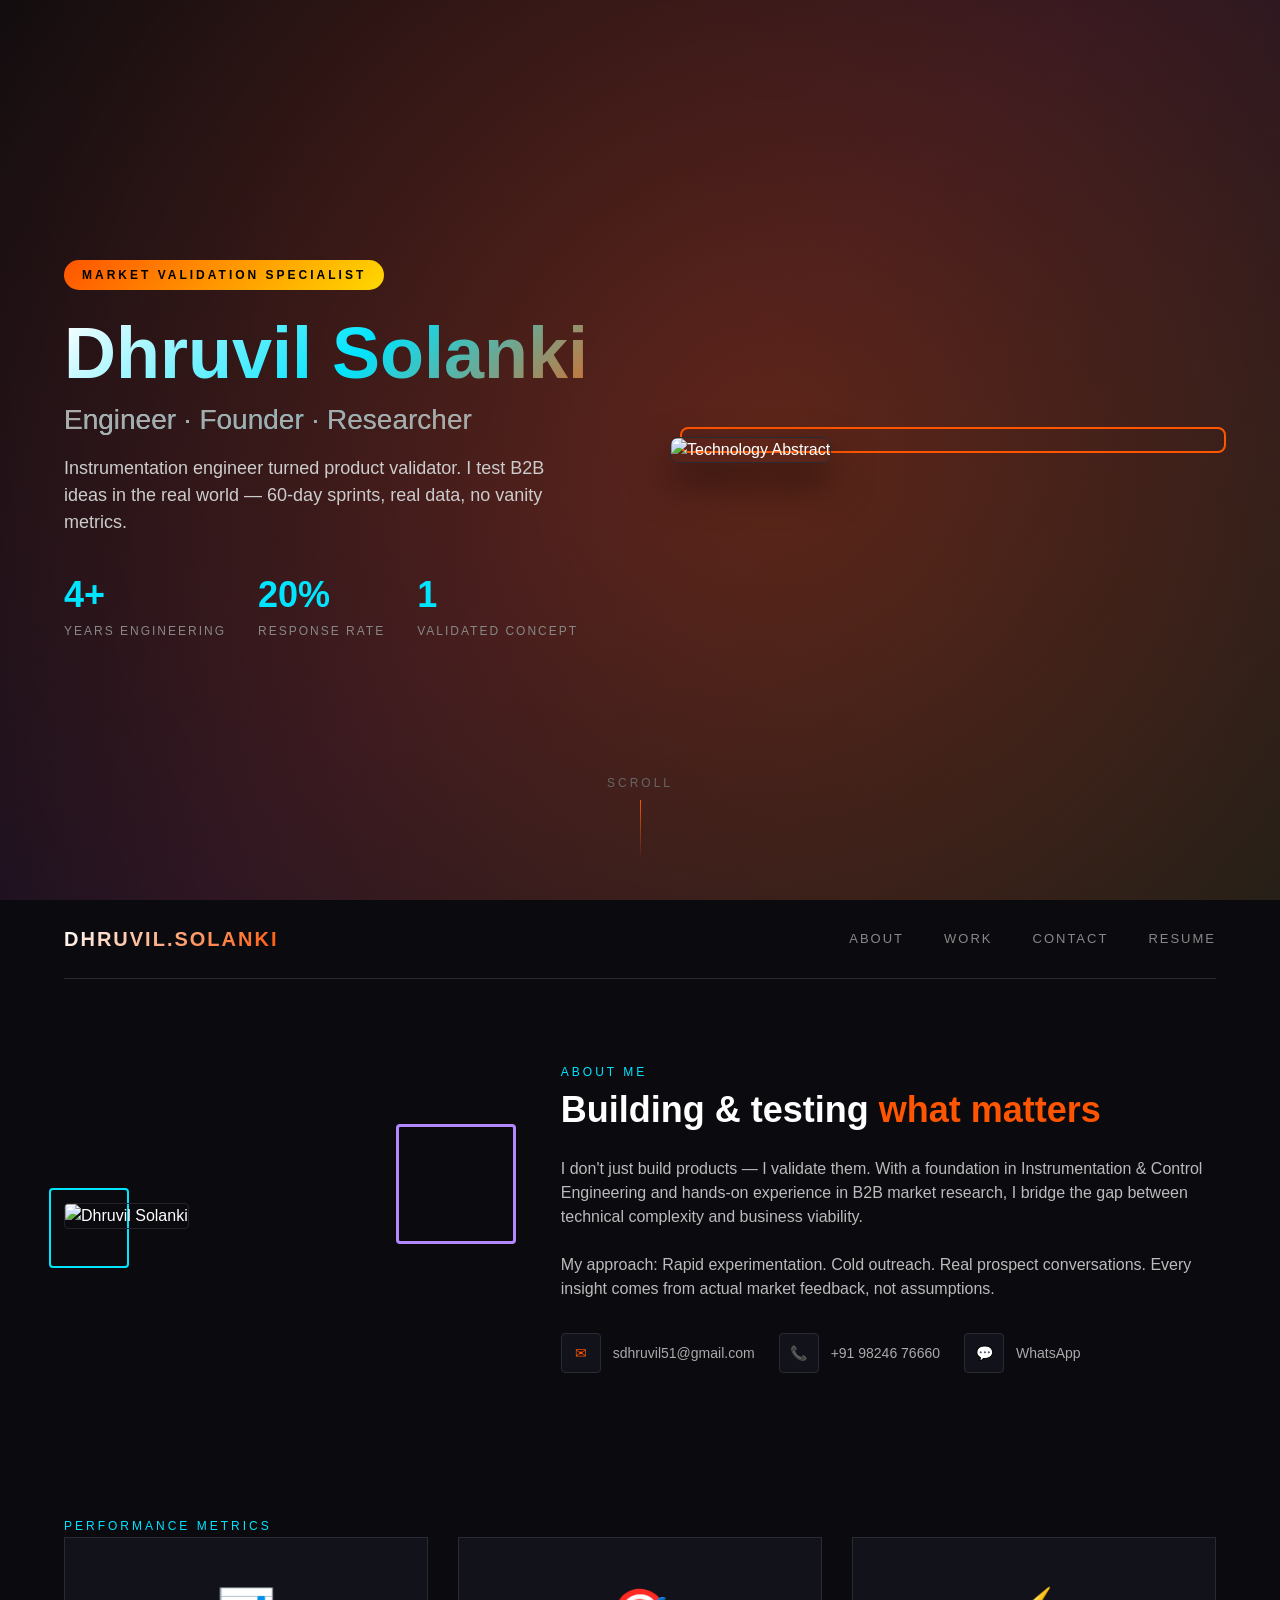
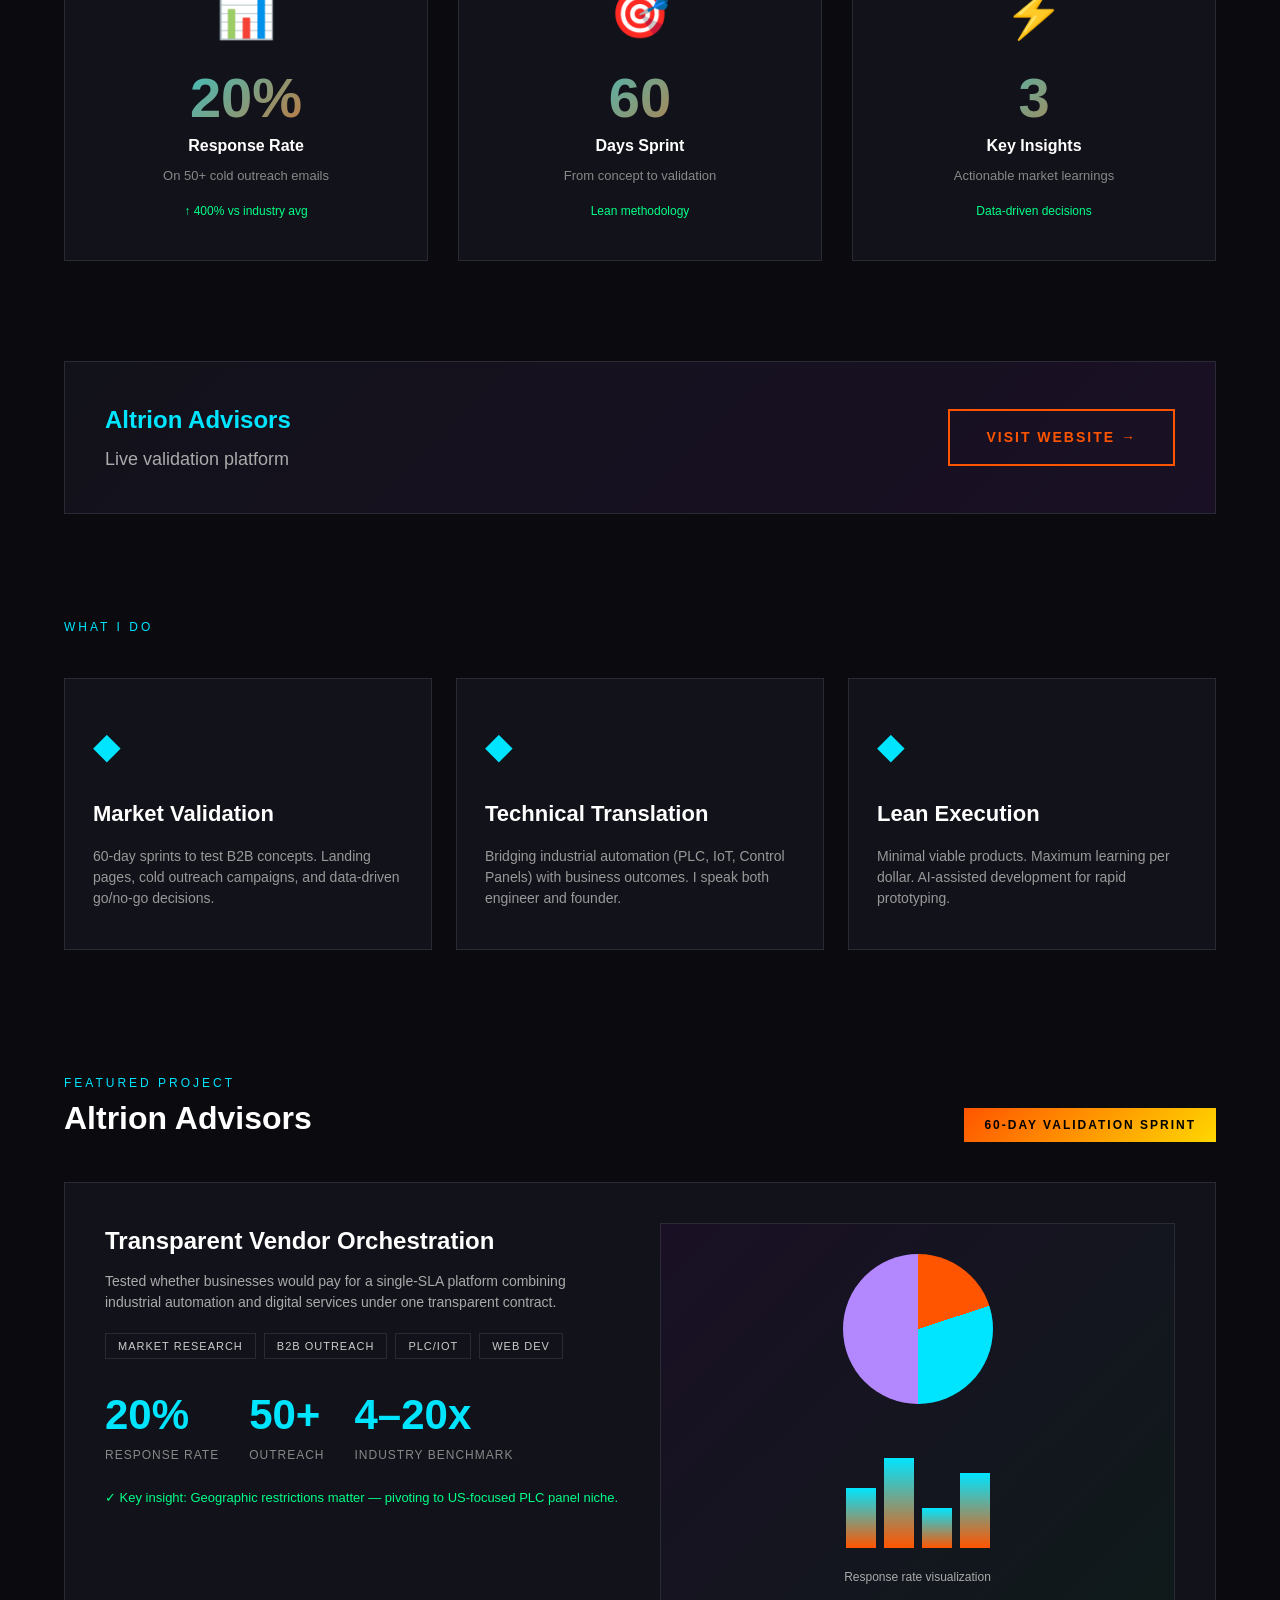
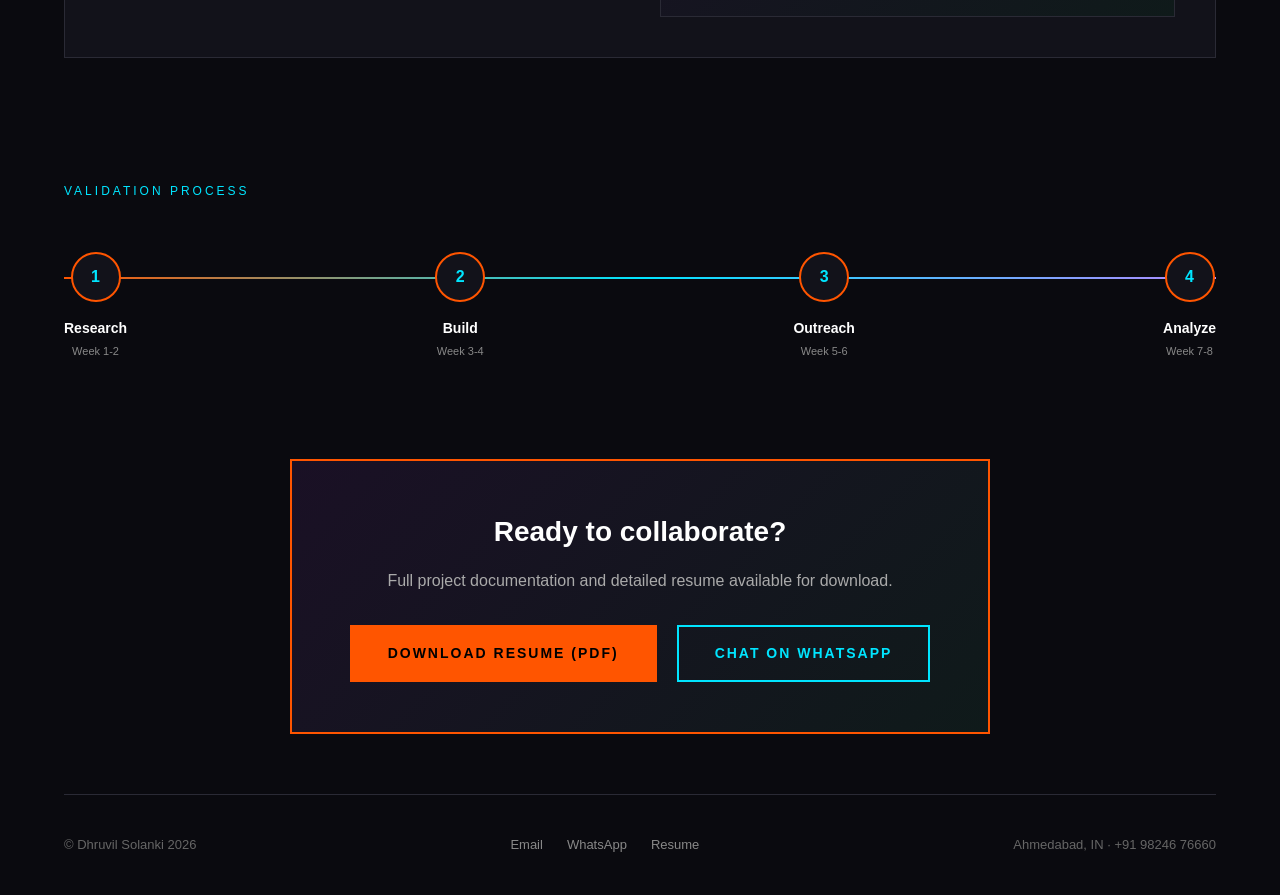
==== index.html @ 4266531b "Add portfolio homepage" ====
<!DOCTYPE html>
<html lang="en">
<head>
  <meta charset="UTF-8">
  <meta name="viewport" content="width=device-width, initial-scale=1.0">
  <title>Dhruvil Solanki | Portfolio</title>
  <style>
    * { margin: 0; padding: 0; box-sizing: border-box; }
    body {
      background: #0a0a0f;
      font-family: 'Inter', -apple-system, BlinkMacSystemFont, 'Segoe UI', sans-serif;
      color: #ffffff;
      line-height: 1.5;
      overflow-x: hidden;
    }
    :root {
      --primary: #FF5500;
      --primary-glow: rgba(255, 85, 0, 0.3);
      --accent-cyan: #00e5ff;
      --accent-purple: #b388ff;
      --accent-gold: #ffd700;
      --accent-green: #00ff88;
      --card-bg: #12121a;
      --border-light: #2a2a35;
    }
    .container { max-width: 1200px; margin: 0 auto; padding: 0 24px; }

    @keyframes float { 0%,100% { transform: translateY(0); } 50% { transform: translateY(-10px); } }
    @keyframes glow { 0%,100% { box-shadow: 0 0 20px var(--primary-glow); } 50% { box-shadow: 0 0 50px var(--primary), 0 0 80px var(--accent-purple); } }
    @keyframes scaleIn { from { opacity: 0; transform: scale(0.9); } to { opacity: 1; transform: scale(1); } }

    /* COVER */
    .cover {
      min-height: 100vh; display: flex; align-items: center; position: relative; overflow: hidden;
      background: linear-gradient(135deg, #0a0a0f 0%, #1a1025 50%, #0f1a1a 100%);
    }
    .cover::before {
      content: ''; position: absolute; width: 200%; height: 200%;
      background: radial-gradient(circle at 30% 50%, var(--primary-glow) 0%, transparent 50%);
      animation: float 8s ease-in-out infinite;
    }
    .cover-content { position: relative; z-index: 2; display: grid; grid-template-columns: 1fr 1fr; gap: 60px; align-items: center; }
    .cover-badge {
      display: inline-block; background: linear-gradient(135deg, var(--primary), var(--accent-gold)); color: #000;
      padding: 6px 18px; border-radius: 100px; font-size: 12px; font-weight: 700; text-transform: uppercase;
      letter-spacing: 3px; margin-bottom: 24px;
    }
    .cover h1 {
      font-size: 72px; font-weight: 700; line-height: 1.1; margin-bottom: 20px;
      background: linear-gradient(135deg, #fff 0%, var(--accent-cyan) 50%, var(--primary) 100%);
      -webkit-background-clip: text; -webkit-text-fill-color: transparent; background-clip: text;
    }
    .cover h1 span { display: block; font-size: 28px; font-weight: 400; color: #aaa; -webkit-text-fill-color: #aaa; margin-top: 12px; }
    .cover p { font-size: 18px; color: #ccc; margin-bottom: 32px; max-width: 500px; }
    .cover-stats { display: flex; gap: 32px; }
    .cover-stat .num { font-size: 36px; font-weight: 700; color: var(--accent-cyan); }
    .cover-stat .txt { font-size: 12px; text-transform: uppercase; letter-spacing: 2px; color: #888; }
    .cover-visual { position: relative; animation: scaleIn 1s ease; }
    .cover-image { width: 100%; aspect-ratio: 4/3; object-fit: cover; border-radius: 8px; border: 1px solid var(--border-light); box-shadow: 0 20px 40px rgba(0,0,0,0.5); }
    .cover-glow { position: absolute; top: -10px; right: -10px; width: 100%; height: 100%; border: 2px solid var(--primary); border-radius: 8px; z-index: -1; animation: glow 3s infinite; }
    .scroll-indicator { position: absolute; bottom: 40px; left: 50%; transform: translateX(-50%); color: #666; font-size: 12px; text-transform: uppercase; letter-spacing: 3px; display: flex; flex-direction: column; align-items: center; gap: 8px; }
    .scroll-line { width: 1px; height: 60px; background: linear-gradient(to bottom, var(--primary), transparent); }

    /* NAV */
    .navbar { display: flex; justify-content: space-between; align-items: center; padding: 24px 0; border-bottom: 1px solid var(--border-light); }
    .logo { font-size: 20px; font-weight: 700; letter-spacing: 2px; background: linear-gradient(135deg, #fff, var(--primary)); -webkit-background-clip: text; -webkit-text-fill-color: transparent; }
    .nav-links { display: flex; gap: 40px; }
    .nav-links a { color: #888; text-decoration: none; font-size: 13px; text-transform: uppercase; letter-spacing: 2px; transition: color 0.3s; }
    .nav-links a:hover { color: var(--accent-cyan); }

    /* PROFILE */
    .profile { padding: 80px 0; }
    .profile-grid { display: grid; grid-template-columns: 0.8fr 1.2fr; gap: 60px; align-items: center; }
    .profile-image-wrapper { position: relative; }
    .profile-image { width: 100%; aspect-ratio: 1/1; object-fit: cover; border-radius: 4px; border: 1px solid var(--border-light); filter: grayscale(10%) contrast(110%); }
    .profile-accent { position: absolute; bottom: -15px; right: -15px; width: 120px; height: 120px; border: 3px solid var(--accent-purple); border-radius: 4px; z-index: -1; }
    .profile-accent-2 { position: absolute; top: -15px; left: -15px; width: 80px; height: 80px; border: 2px solid var(--accent-cyan); border-radius: 4px; z-index: -1; }
    .section-label { color: var(--accent-cyan); font-size: 12px; text-transform: uppercase; letter-spacing: 3px; margin-bottom: 16px; }
    .profile-content h2 { font-size: 36px; font-weight: 600; margin-bottom: 20px; }
    .profile-content h2 span { color: var(--primary); }
    .profile-content p { color: #bbb; margin-bottom: 24px; font-size: 16px; }
    .contact-bar { display: flex; gap: 24px; margin-top: 32px; flex-wrap: wrap; }
    .contact-item { display: flex; align-items: center; gap: 12px; color: #aaa; font-size: 14px; text-decoration: none; transition: color 0.3s; }
    .contact-item:hover { color: var(--accent-cyan); }
    .contact-icon { width: 40px; height: 40px; background: var(--card-bg); border: 1px solid var(--border-light); display: flex; align-items: center; justify-content: center; border-radius: 4px; color: var(--primary); }

    /* STATS */
    .stats-graphic { padding: 60px 0; }
    .graphic-grid { display: grid; grid-template-columns: repeat(3, 1fr); gap: 30px; }
    .graphic-card { background: var(--card-bg); border: 1px solid var(--border-light); padding: 40px 30px; text-align: center; transition: all 0.3s; }
    .graphic-card:hover { transform: translateY(-8px); border-color: var(--accent-cyan); }
    .graphic-icon { font-size: 48px; margin-bottom: 20px; }
    .graphic-number { font-size: 56px; font-weight: 700; background: linear-gradient(135deg, var(--accent-cyan), var(--primary)); -webkit-background-clip: text; -webkit-text-fill-color: transparent; line-height: 1; margin-bottom: 8px; }
    .graphic-label { font-size: 16px; font-weight: 600; color: #fff; margin-bottom: 8px; }
    .graphic-desc { color: #888; font-size: 13px; }
    .trend-indicator { margin-top: 16px; color: var(--accent-green); font-size: 12px; }

    /* WEBSITE LINK */
    .website-card { padding: 40px 0; }
    .link-showcase { background: linear-gradient(135deg, var(--card-bg) 0%, #1a1025 100%); border: 1px solid var(--border-light); padding: 40px; display: flex; align-items: center; justify-content: space-between; flex-wrap: wrap; gap: 30px; }
    .link-info h3 { font-size: 24px; margin-bottom: 8px; color: var(--accent-cyan); }
    .link-info p { color: #aaa; font-size: 18px; }
    .link-btn { display: inline-block; background: transparent; color: var(--primary); padding: 16px 36px; font-size: 14px; font-weight: 600; text-transform: uppercase; letter-spacing: 2px; text-decoration: none; border: 2px solid var(--primary); transition: all 0.3s; cursor: pointer; }
    .link-btn:hover { background: var(--primary); color: #000; }

    /* EXPERTISE */
    .expertise { padding: 60px 0; }
    .expertise-grid { display: grid; grid-template-columns: repeat(3, 1fr); gap: 24px; margin-top: 40px; }
    .expertise-card { background: var(--card-bg); border: 1px solid var(--border-light); padding: 40px 28px; transition: all 0.3s; }
    .expertise-card:hover { transform: translateY(-8px); border-color: var(--primary); }
    .card-icon { font-size: 36px; margin-bottom: 24px; color: var(--accent-cyan); }
    .expertise-card h3 { font-size: 22px; margin-bottom: 16px; color: #fff; }
    .expertise-card p { color: #999; font-size: 14px; }

    /* FEATURED */
    .featured { padding: 60px 0; }
    .featured-header { display: flex; justify-content: space-between; align-items: flex-end; margin-bottom: 40px; flex-wrap: wrap; gap: 20px; }
    .featured-title h2 { font-size: 32px; font-weight: 600; }
    .featured-badge { background: linear-gradient(135deg, var(--primary), var(--accent-gold)); color: #000; padding: 8px 20px; font-size: 12px; font-weight: 700; text-transform: uppercase; letter-spacing: 2px; }
    .project-showcase { display: grid; grid-template-columns: 1fr 1fr; gap: 40px; background: var(--card-bg); border: 1px solid var(--border-light); padding: 40px; }
    .project-metrics { display: flex; gap: 30px; margin: 24px 0; }
    .project-metric .value { font-size: 42px; font-weight: 700; color: var(--accent-cyan); }
    .project-metric .label { font-size: 12px; text-transform: uppercase; letter-spacing: 1px; color: #888; }
    .project-info h3 { font-size: 24px; margin-bottom: 12px; }
    .project-info p { color: #aaa; margin-bottom: 20px; font-size: 14px; }
    .project-tags { display: flex; flex-wrap: wrap; gap: 8px; margin: 16px 0; }
    .project-tag { padding: 4px 12px; background: transparent; border: 1px solid var(--border-light); color: #ccc; font-size: 11px; text-transform: uppercase; letter-spacing: 1px; }
    .project-visual-graphic { display: flex; flex-direction: column; justify-content: center; align-items: center; background: linear-gradient(135deg, #1a1025 0%, #0f1a1a 100%); border: 1px solid var(--border-light); padding: 30px; }
    .graphic-circle { width: 150px; height: 150px; border-radius: 50%; background: conic-gradient(var(--primary) 0deg 72deg, var(--accent-cyan) 72deg 180deg, var(--accent-purple) 180deg 360deg); margin-bottom: 24px; }
    .graphic-bars { display: flex; gap: 8px; align-items: flex-end; height: 100px; margin-top: 20px; }
    .bar { width: 30px; background: linear-gradient(to top, var(--primary), var(--accent-cyan)); }
    .bar:nth-child(1) { height: 60px; } .bar:nth-child(2) { height: 90px; } .bar:nth-child(3) { height: 40px; } .bar:nth-child(4) { height: 75px; }

    /* TIMELINE */
    .timeline-section { padding: 60px 0; }
    .timeline { display: flex; justify-content: space-between; position: relative; margin-top: 50px; }
    .timeline::before { content: ''; position: absolute; top: 25px; left: 0; width: 100%; height: 2px; background: linear-gradient(to right, var(--primary), var(--accent-cyan), var(--accent-purple)); }
    .timeline-item { text-align: center; position: relative; z-index: 1; }
    .timeline-dot { width: 50px; height: 50px; background: var(--card-bg); border: 2px solid var(--primary); border-radius: 50%; margin: 0 auto 16px; display: flex; align-items: center; justify-content: center; font-weight: 700; color: var(--accent-cyan); }
    .timeline-label { font-size: 14px; font-weight: 600; color: #fff; margin-bottom: 4px; }
    .timeline-date { font-size: 11px; color: #888; }

    /* CTA */
    .resume-cta { padding: 40px 0 60px; text-align: center; }
    .resume-card { background: linear-gradient(135deg, #1a1025 0%, #0f1a1a 100%); border: 2px solid var(--primary); padding: 50px; max-width: 700px; margin: 0 auto; position: relative; overflow: hidden; }
    .resume-card h3 { font-size: 28px; margin-bottom: 16px; }
    .resume-card p { color: #aaa; margin-bottom: 32px; }
    .button-group { display: flex; gap: 20px; justify-content: center; flex-wrap: wrap; }
    .btn-primary, .btn-secondary { display: inline-block; padding: 16px 36px; font-size: 14px; font-weight: 700; text-transform: uppercase; letter-spacing: 2px; text-decoration: none; transition: all 0.3s; cursor: pointer; border: 2px solid; }
    .btn-primary { background: var(--primary); color: #000; border-color: var(--primary); }
    .btn-primary:hover { background: transparent; color: var(--primary); }
    .btn-secondary { background: transparent; color: var(--accent-cyan); border-color: var(--accent-cyan); }
    .btn-secondary:hover { background: var(--accent-cyan); color: #000; }

    /* FOOTER */
    footer { padding: 40px 0; border-top: 1px solid var(--border-light); display: flex; justify-content: space-between; align-items: center; flex-wrap: wrap; gap: 20px; color: #666; font-size: 13px; }
    .social-links { display: flex; gap: 24px; }
    .social-links a { color: #888; text-decoration: none; transition: color 0.3s; }
    .social-links a:hover { color: var(--accent-cyan); }

    @media (max-width: 900px) {
      .cover-content { grid-template-columns: 1fr; text-align: center; }
      .cover p { margin-left: auto; margin-right: auto; }
      .cover-stats { justify-content: center; }
      .profile-grid { grid-template-columns: 1fr; }
      .profile-image-wrapper { max-width: 350px; margin: 0 auto; }
      .expertise-grid, .graphic-grid { grid-template-columns: 1fr; }
      .project-showcase { grid-template-columns: 1fr; }
      .cover h1 { font-size: 48px; }
      .timeline { flex-direction: column; gap: 30px; }
      .timeline::before { display: none; }
    }
    @media (max-width: 600px) {
      .navbar { flex-direction: column; gap: 16px; }
      .nav-links { gap: 20px; }
      .contact-bar { flex-direction: column; }
      .link-showcase { flex-direction: column; text-align: center; }
    }
  </style>
</head>
<body>
  <section class="cover">
    <div class="container" style="width: 100%;">
      <div class="cover-content">
        <div>
          <span class="cover-badge">Market Validation Specialist</span>
          <h1>Dhruvil Solanki<span>Engineer · Founder · Researcher</span></h1>
          <p>Instrumentation engineer turned product validator. I test B2B ideas in the real world — 60-day sprints, real data, no vanity metrics.</p>
          <div class="cover-stats">
            <div class="cover-stat"><div class="num">4+</div><div class="txt">Years Engineering</div></div>
            <div class="cover-stat"><div class="num">20%</div><div class="txt">Response Rate</div></div>
            <div class="cover-stat"><div class="num">1</div><div class="txt">Validated Concept</div></div>
          </div>
        </div>
        <div class="cover-visual">
          <div class="cover-glow"></div>
          <img src="https://images.unsplash.com/photo-1451187580459-43490279c0fa?w=800" alt="Technology Abstract" class="cover-image">
        </div>
      </div>
    </div>
    <div class="scroll-indicator"><span>Scroll</span><div class="scroll-line"></div></div>
  </section>

  <div class="container">
    <nav class="navbar">
      <div class="logo">DHRUVIL.SOLANKI</div>
      <div class="nav-links">
        <a href="#about">About</a>
        <a href="#work">Work</a>
        <a href="#contact">Contact</a>
        <a href="https://drive.google.com/file/d/1w0aPZ9df1XR2uj33T39xiAFrhEC3TY_l/view?usp=drivesdk" target="_blank">Resume</a>
      </div>
    </nav>
  </div>

  <section id="about" class="profile">
    <div class="container">
      <div class="profile-grid">
        <div class="profile-image-wrapper">
          <div class="profile-accent"></div>
          <div class="profile-accent-2"></div>
          <img src="https://i.ibb.co/dJ6rTsP0/file-0000000086f471faa27a6338b90f1944.png" alt="Dhruvil Solanki" class="profile-image">
        </div>
        <div class="profile-content">
          <span class="section-label">About Me</span>
          <h2>Building & testing <span>what matters</span></h2>
          <p>I don't just build products — I validate them. With a foundation in Instrumentation & Control Engineering and hands-on experience in B2B market research, I bridge the gap between technical complexity and business viability.</p>
          <p>My approach: Rapid experimentation. Cold outreach. Real prospect conversations. Every insight comes from actual market feedback, not assumptions.</p>
          <div class="contact-bar">
            <a href="mailto:sdhruvil51@gmail.com" class="contact-item"><span class="contact-icon">✉</span>sdhruvil51@gmail.com</a>
            <a href="tel:+919824676660" class="contact-item"><span class="contact-icon">📞</span>+91 98246 76660</a>
            <a href="https://wa.me/919824676660" target="_blank" class="contact-item"><span class="contact-icon">💬</span>WhatsApp</a>
          </div>
        </div>
      </div>
    </div>
  </section>

  <section class="stats-graphic">
    <div class="container">
      <span class="section-label">Performance Metrics</span>
      <div class="graphic-grid">
        <div class="graphic-card"><div class="graphic-icon">📊</div><div class="graphic-number">20%</div><div class="graphic-label">Response Rate</div><div class="graphic-desc">On 50+ cold outreach emails</div><div class="trend-indicator">↑ 400% vs industry avg</div></div>
        <div class="graphic-card"><div class="graphic-icon">🎯</div><div class="graphic-number">60</div><div class="graphic-label">Days Sprint</div><div class="graphic-desc">From concept to validation</div><div class="trend-indicator">Lean methodology</div></div>
        <div class="graphic-card"><div class="graphic-icon">⚡</div><div class="graphic-number">3</div><div class="graphic-label">Key Insights</div><div class="graphic-desc">Actionable market learnings</div><div class="trend-indicator">Data-driven decisions</div></div>
      </div>
    </div>
  </section>

  <section class="website-card">
    <div class="container">
      <div class="link-showcase">
        <div class="link-info"><h3>Altrion Advisors</h3><p>Live validation platform</p></div>
        <a href="https://altrion-orchestrate-connect.lovable.app" target="_blank" class="link-btn">Visit Website →</a>
      </div>
    </div>
  </section>

  <section class="expertise">
    <div class="container">
      <span class="section-label">What I Do</span>
      <div class="expertise-grid">
        <div class="expertise-card"><div class="card-icon">◆</div><h3>Market Validation</h3><p>60-day sprints to test B2B concepts. Landing pages, cold outreach campaigns, and data-driven go/no-go decisions.</p></div>
        <div class="expertise-card"><div class="card-icon">◆</div><h3>Technical Translation</h3><p>Bridging industrial automation (PLC, IoT, Control Panels) with business outcomes. I speak both engineer and founder.</p></div>
        <div class="expertise-card"><div class="card-icon">◆</div><h3>Lean Execution</h3><p>Minimal viable products. Maximum learning per dollar. AI-assisted development for rapid prototyping.</p></div>
      </div>
    </div>
  </section>

  <section id="work" class="featured">
    <div class="container">
      <div class="featured-header">
        <div class="featured-title"><span class="section-label">Featured Project</span><h2>Altrion Advisors</h2></div>
        <span class="featured-badge">60-Day Validation Sprint</span>
      </div>
      <div class="project-showcase">
        <div class="project-info">
          <h3>Transparent Vendor Orchestration</h3>
          <p>Tested whether businesses would pay for a single-SLA platform combining industrial automation and digital services under one transparent contract.</p>
          <div class="project-tags"><span class="project-tag">Market Research</span><span class="project-tag">B2B Outreach</span><span class="project-tag">PLC/IoT</span><span class="project-tag">Web Dev</span></div>
          <div class="project-metrics">
            <div class="project-metric"><div class="value">20%</div><div class="label">Response Rate</div></div>
            <div class="project-metric"><div class="value">50+</div><div class="label">Outreach</div></div>
            <div class="project-metric"><div class="value">4–20x</div><div class="label">Industry Benchmark</div></div>
          </div>
          <p style="color: var(--accent-green); font-size: 13px;">✓ Key insight: Geographic restrictions matter — pivoting to US-focused PLC panel niche.</p>
        </div>
        <div class="project-visual-graphic">
          <div class="graphic-circle"></div>
          <div class="graphic-bars"><div class="bar"></div><div class="bar"></div><div class="bar"></div><div class="bar"></div></div>
          <p style="color: #aaa; margin-top: 20px; font-size: 12px;">Response rate visualization</p>
        </div>
      </div>
    </div>
  </section>

  <section class="timeline-section">
    <div class="container">
      <span class="section-label">Validation Process</span>
      <div class="timeline">
        <div class="timeline-item"><div class="timeline-dot">1</div><div class="timeline-label">Research</div><div class="timeline-date">Week 1-2</div></div>
        <div class="timeline-item"><div class="timeline-dot">2</div><div class="timeline-label">Build</div><div class="timeline-date">Week 3-4</div></div>
        <div class="timeline-item"><div class="timeline-dot">3</div><div class="timeline-label">Outreach</div><div class="timeline-date">Week 5-6</div></div>
        <div class="timeline-item"><div class="timeline-dot">4</div><div class="timeline-label">Analyze</div><div class="timeline-date">Week 7-8</div></div>
      </div>
    </div>
  </section>

  <section id="contact" class="resume-cta">
    <div class="container">
      <div class="resume-card">
        <h3>Ready to collaborate?</h3>
        <p>Full project documentation and detailed resume available for download.</p>
        <div class="button-group">
          <a href="https://drive.google.com/file/d/1w0aPZ9df1XR2uj33T39xiAFrhEC3TY_l/view?usp=drivesdk" target="_blank" class="btn-primary">Download Resume (PDF)</a>
          <a href="https://wa.me/919824676660" target="_blank" class="btn-secondary">Chat on WhatsApp</a>
        </div>
      </div>
    </div>
  </section>

  <div class="container">
    <footer>
      <div>© Dhruvil Solanki 2026</div>
      <div class="social-links">
        <a href="mailto:sdhruvil51@gmail.com">Email</a>
        <a href="https://wa.me/919824676660" target="_blank">WhatsApp</a>
        <a href="https://drive.google.com/file/d/1w0aPZ9df1XR2uj33T39xiAFrhEC3TY_l/view?usp=drivesdk" target="_blank">Resume</a>
      </div>
      <div>Ahmedabad, IN · +91 98246 76660</div>
    </footer>
  </div>

  <script>
    // Smooth scroll for anchor links
    document.querySelectorAll('a[href^="#"]').forEach(anchor => {
      anchor.addEventListener('click', function(e) {
        e.preventDefault();
        const target = document.querySelector(this.getAttribute('href'));
        if (target) target.scrollIntoView({ behavior: 'smooth' });
      });
    });
  </script>
</body>
</html>
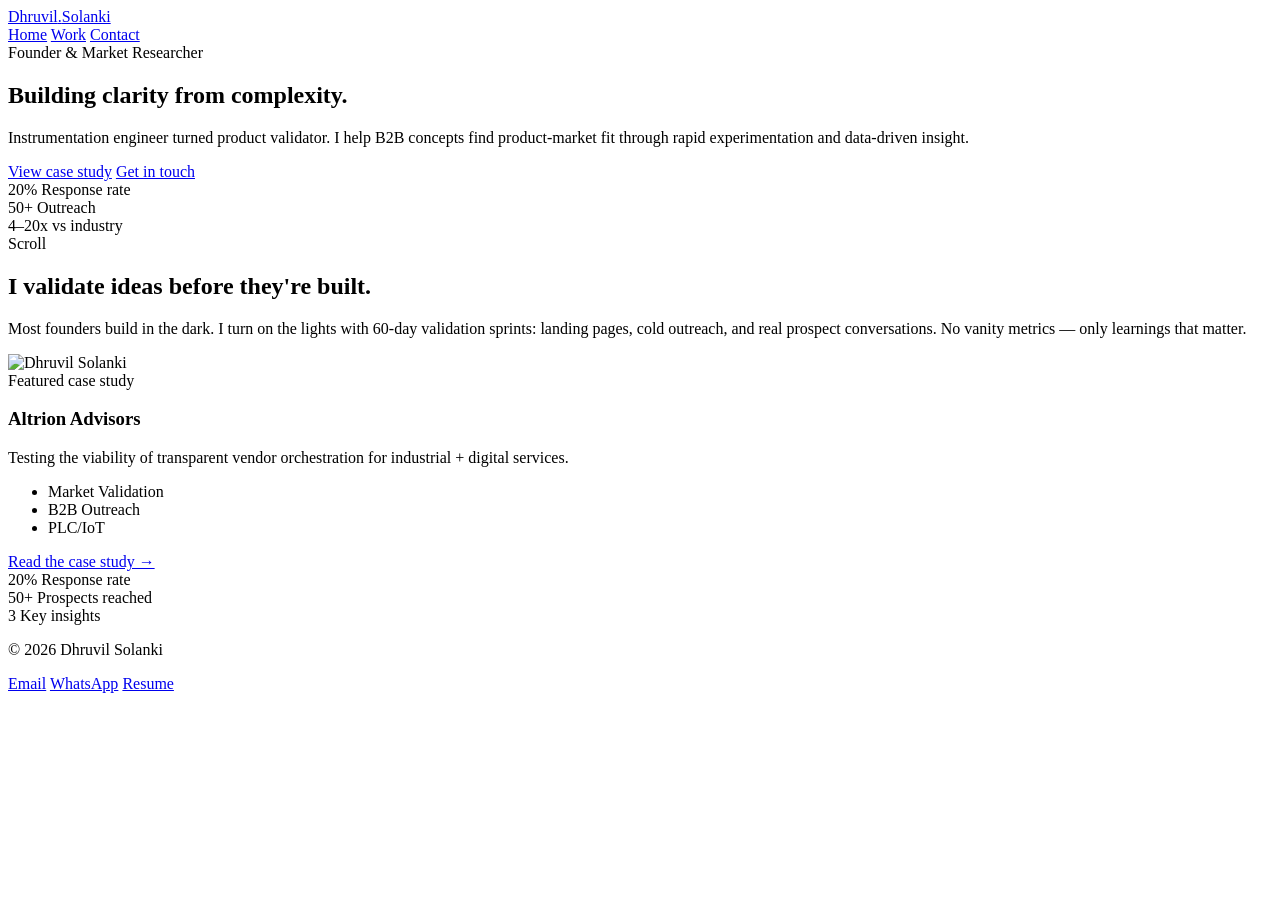
==== commit 96808115: "Revamp index.html with new layout and styles Updated the portfolio webpage with new content and styl" ====
--- a/index.html
+++ b/index.html
@@ -3,343 +3,133 @@
 <head>
   <meta charset="UTF-8">
   <meta name="viewport" content="width=device-width, initial-scale=1.0">
-  <title>Dhruvil Solanki | Portfolio</title>
-  <style>
-    * { margin: 0; padding: 0; box-sizing: border-box; }
-    body {
-      background: #0a0a0f;
-      font-family: 'Inter', -apple-system, BlinkMacSystemFont, 'Segoe UI', sans-serif;
-      color: #ffffff;
-      line-height: 1.5;
-      overflow-x: hidden;
-    }
-    :root {
-      --primary: #FF5500;
-      --primary-glow: rgba(255, 85, 0, 0.3);
-      --accent-cyan: #00e5ff;
-      --accent-purple: #b388ff;
-      --accent-gold: #ffd700;
-      --accent-green: #00ff88;
-      --card-bg: #12121a;
-      --border-light: #2a2a35;
-    }
-    .container { max-width: 1200px; margin: 0 auto; padding: 0 24px; }
+  <title>Dhruvil Solanki — Founder & Researcher</title>
+  <link rel="stylesheet" href="style.css">
+  <link href="https://fonts.googleapis.com/css2?family=Inter:wght@300;400;500;600;700&display=swap" rel="stylesheet">
+</head>
+<body class="dark">
+  <nav class="navbar">
+    <div class="container">
+      <a href="index.html" class="logo">Dhruvil<span>.</span>Solanki</a>
+      <div class="nav-links">
+        <a href="index.html" class="active">Home</a>
+        <a href="work.html">Work</a>
+        <a href="contact.html">Contact</a>
+      </div>
+    </div>
+  </nav>
 
-    @keyframes float { 0%,100% { transform: translateY(0); } 50% { transform: translateY(-10px); } }
-    @keyframes glow { 0%,100% { box-shadow: 0 0 20px var(--primary-glow); } 50% { box-shadow: 0 0 50px var(--primary), 0 0 80px var(--accent-purple); } }
-    @keyframes scaleIn { from { opacity: 0; transform: scale(0.9); } to { opacity: 1; transform: scale(1); } }
-
-    /* COVER */
-    .cover {
-      min-height: 100vh; display: flex; align-items: center; position: relative; overflow: hidden;
-      background: linear-gradient(135deg, #0a0a0f 0%, #1a1025 50%, #0f1a1a 100%);
-    }
-    .cover::before {
-      content: ''; position: absolute; width: 200%; height: 200%;
-      background: radial-gradient(circle at 30% 50%, var(--primary-glow) 0%, transparent 50%);
-      animation: float 8s ease-in-out infinite;
-    }
-    .cover-content { position: relative; z-index: 2; display: grid; grid-template-columns: 1fr 1fr; gap: 60px; align-items: center; }
-    .cover-badge {
-      display: inline-block; background: linear-gradient(135deg, var(--primary), var(--accent-gold)); color: #000;
-      padding: 6px 18px; border-radius: 100px; font-size: 12px; font-weight: 700; text-transform: uppercase;
-      letter-spacing: 3px; margin-bottom: 24px;
-    }
-    .cover h1 {
-      font-size: 72px; font-weight: 700; line-height: 1.1; margin-bottom: 20px;
-      background: linear-gradient(135deg, #fff 0%, var(--accent-cyan) 50%, var(--primary) 100%);
-      -webkit-background-clip: text; -webkit-text-fill-color: transparent; background-clip: text;
-    }
-    .cover h1 span { display: block; font-size: 28px; font-weight: 400; color: #aaa; -webkit-text-fill-color: #aaa; margin-top: 12px; }
-    .cover p { font-size: 18px; color: #ccc; margin-bottom: 32px; max-width: 500px; }
-    .cover-stats { display: flex; gap: 32px; }
-    .cover-stat .num { font-size: 36px; font-weight: 700; color: var(--accent-cyan); }
-    .cover-stat .txt { font-size: 12px; text-transform: uppercase; letter-spacing: 2px; color: #888; }
-    .cover-visual { position: relative; animation: scaleIn 1s ease; }
-    .cover-image { width: 100%; aspect-ratio: 4/3; object-fit: cover; border-radius: 8px; border: 1px solid var(--border-light); box-shadow: 0 20px 40px rgba(0,0,0,0.5); }
-    .cover-glow { position: absolute; top: -10px; right: -10px; width: 100%; height: 100%; border: 2px solid var(--primary); border-radius: 8px; z-index: -1; animation: glow 3s infinite; }
-    .scroll-indicator { position: absolute; bottom: 40px; left: 50%; transform: translateX(-50%); color: #666; font-size: 12px; text-transform: uppercase; letter-spacing: 3px; display: flex; flex-direction: column; align-items: center; gap: 8px; }
-    .scroll-line { width: 1px; height: 60px; background: linear-gradient(to bottom, var(--primary), transparent); }
-
-    /* NAV */
-    .navbar { display: flex; justify-content: space-between; align-items: center; padding: 24px 0; border-bottom: 1px solid var(--border-light); }
-    .logo { font-size: 20px; font-weight: 700; letter-spacing: 2px; background: linear-gradient(135deg, #fff, var(--primary)); -webkit-background-clip: text; -webkit-text-fill-color: transparent; }
-    .nav-links { display: flex; gap: 40px; }
-    .nav-links a { color: #888; text-decoration: none; font-size: 13px; text-transform: uppercase; letter-spacing: 2px; transition: color 0.3s; }
-    .nav-links a:hover { color: var(--accent-cyan); }
-
-    /* PROFILE */
-    .profile { padding: 80px 0; }
-    .profile-grid { display: grid; grid-template-columns: 0.8fr 1.2fr; gap: 60px; align-items: center; }
-    .profile-image-wrapper { position: relative; }
-    .profile-image { width: 100%; aspect-ratio: 1/1; object-fit: cover; border-radius: 4px; border: 1px solid var(--border-light); filter: grayscale(10%) contrast(110%); }
-    .profile-accent { position: absolute; bottom: -15px; right: -15px; width: 120px; height: 120px; border: 3px solid var(--accent-purple); border-radius: 4px; z-index: -1; }
-    .profile-accent-2 { position: absolute; top: -15px; left: -15px; width: 80px; height: 80px; border: 2px solid var(--accent-cyan); border-radius: 4px; z-index: -1; }
-    .section-label { color: var(--accent-cyan); font-size: 12px; text-transform: uppercase; letter-spacing: 3px; margin-bottom: 16px; }
-    .profile-content h2 { font-size: 36px; font-weight: 600; margin-bottom: 20px; }
-    .profile-content h2 span { color: var(--primary); }
-    .profile-content p { color: #bbb; margin-bottom: 24px; font-size: 16px; }
-    .contact-bar { display: flex; gap: 24px; margin-top: 32px; flex-wrap: wrap; }
-    .contact-item { display: flex; align-items: center; gap: 12px; color: #aaa; font-size: 14px; text-decoration: none; transition: color 0.3s; }
-    .contact-item:hover { color: var(--accent-cyan); }
-    .contact-icon { width: 40px; height: 40px; background: var(--card-bg); border: 1px solid var(--border-light); display: flex; align-items: center; justify-content: center; border-radius: 4px; color: var(--primary); }
-
-    /* STATS */
-    .stats-graphic { padding: 60px 0; }
-    .graphic-grid { display: grid; grid-template-columns: repeat(3, 1fr); gap: 30px; }
-    .graphic-card { background: var(--card-bg); border: 1px solid var(--border-light); padding: 40px 30px; text-align: center; transition: all 0.3s; }
-    .graphic-card:hover { transform: translateY(-8px); border-color: var(--accent-cyan); }
-    .graphic-icon { font-size: 48px; margin-bottom: 20px; }
-    .graphic-number { font-size: 56px; font-weight: 700; background: linear-gradient(135deg, var(--accent-cyan), var(--primary)); -webkit-background-clip: text; -webkit-text-fill-color: transparent; line-height: 1; margin-bottom: 8px; }
-    .graphic-label { font-size: 16px; font-weight: 600; color: #fff; margin-bottom: 8px; }
-    .graphic-desc { color: #888; font-size: 13px; }
-    .trend-indicator { margin-top: 16px; color: var(--accent-green); font-size: 12px; }
-
-    /* WEBSITE LINK */
-    .website-card { padding: 40px 0; }
-    .link-showcase { background: linear-gradient(135deg, var(--card-bg) 0%, #1a1025 100%); border: 1px solid var(--border-light); padding: 40px; display: flex; align-items: center; justify-content: space-between; flex-wrap: wrap; gap: 30px; }
-    .link-info h3 { font-size: 24px; margin-bottom: 8px; color: var(--accent-cyan); }
-    .link-info p { color: #aaa; font-size: 18px; }
-    .link-btn { display: inline-block; background: transparent; color: var(--primary); padding: 16px 36px; font-size: 14px; font-weight: 600; text-transform: uppercase; letter-spacing: 2px; text-decoration: none; border: 2px solid var(--primary); transition: all 0.3s; cursor: pointer; }
-    .link-btn:hover { background: var(--primary); color: #000; }
-
-    /* EXPERTISE */
-    .expertise { padding: 60px 0; }
-    .expertise-grid { display: grid; grid-template-columns: repeat(3, 1fr); gap: 24px; margin-top: 40px; }
-    .expertise-card { background: var(--card-bg); border: 1px solid var(--border-light); padding: 40px 28px; transition: all 0.3s; }
-    .expertise-card:hover { transform: translateY(-8px); border-color: var(--primary); }
-    .card-icon { font-size: 36px; margin-bottom: 24px; color: var(--accent-cyan); }
-    .expertise-card h3 { font-size: 22px; margin-bottom: 16px; color: #fff; }
-    .expertise-card p { color: #999; font-size: 14px; }
-
-    /* FEATURED */
-    .featured { padding: 60px 0; }
-    .featured-header { display: flex; justify-content: space-between; align-items: flex-end; margin-bottom: 40px; flex-wrap: wrap; gap: 20px; }
-    .featured-title h2 { font-size: 32px; font-weight: 600; }
-    .featured-badge { background: linear-gradient(135deg, var(--primary), var(--accent-gold)); color: #000; padding: 8px 20px; font-size: 12px; font-weight: 700; text-transform: uppercase; letter-spacing: 2px; }
-    .project-showcase { display: grid; grid-template-columns: 1fr 1fr; gap: 40px; background: var(--card-bg); border: 1px solid var(--border-light); padding: 40px; }
-    .project-metrics { display: flex; gap: 30px; margin: 24px 0; }
-    .project-metric .value { font-size: 42px; font-weight: 700; color: var(--accent-cyan); }
-    .project-metric .label { font-size: 12px; text-transform: uppercase; letter-spacing: 1px; color: #888; }
-    .project-info h3 { font-size: 24px; margin-bottom: 12px; }
-    .project-info p { color: #aaa; margin-bottom: 20px; font-size: 14px; }
-    .project-tags { display: flex; flex-wrap: wrap; gap: 8px; margin: 16px 0; }
-    .project-tag { padding: 4px 12px; background: transparent; border: 1px solid var(--border-light); color: #ccc; font-size: 11px; text-transform: uppercase; letter-spacing: 1px; }
-    .project-visual-graphic { display: flex; flex-direction: column; justify-content: center; align-items: center; background: linear-gradient(135deg, #1a1025 0%, #0f1a1a 100%); border: 1px solid var(--border-light); padding: 30px; }
-    .graphic-circle { width: 150px; height: 150px; border-radius: 50%; background: conic-gradient(var(--primary) 0deg 72deg, var(--accent-cyan) 72deg 180deg, var(--accent-purple) 180deg 360deg); margin-bottom: 24px; }
-    .graphic-bars { display: flex; gap: 8px; align-items: flex-end; height: 100px; margin-top: 20px; }
-    .bar { width: 30px; background: linear-gradient(to top, var(--primary), var(--accent-cyan)); }
-    .bar:nth-child(1) { height: 60px; } .bar:nth-child(2) { height: 90px; } .bar:nth-child(3) { height: 40px; } .bar:nth-child(4) { height: 75px; }
-
-    /* TIMELINE */
-    .timeline-section { padding: 60px 0; }
-    .timeline { display: flex; justify-content: space-between; position: relative; margin-top: 50px; }
-    .timeline::before { content: ''; position: absolute; top: 25px; left: 0; width: 100%; height: 2px; background: linear-gradient(to right, var(--primary), var(--accent-cyan), var(--accent-purple)); }
-    .timeline-item { text-align: center; position: relative; z-index: 1; }
-    .timeline-dot { width: 50px; height: 50px; background: var(--card-bg); border: 2px solid var(--primary); border-radius: 50%; margin: 0 auto 16px; display: flex; align-items: center; justify-content: center; font-weight: 700; color: var(--accent-cyan); }
-    .timeline-label { font-size: 14px; font-weight: 600; color: #fff; margin-bottom: 4px; }
-    .timeline-date { font-size: 11px; color: #888; }
-
-    /* CTA */
-    .resume-cta { padding: 40px 0 60px; text-align: center; }
-    .resume-card { background: linear-gradient(135deg, #1a1025 0%, #0f1a1a 100%); border: 2px solid var(--primary); padding: 50px; max-width: 700px; margin: 0 auto; position: relative; overflow: hidden; }
-    .resume-card h3 { font-size: 28px; margin-bottom: 16px; }
-    .resume-card p { color: #aaa; margin-bottom: 32px; }
-    .button-group { display: flex; gap: 20px; justify-content: center; flex-wrap: wrap; }
-    .btn-primary, .btn-secondary { display: inline-block; padding: 16px 36px; font-size: 14px; font-weight: 700; text-transform: uppercase; letter-spacing: 2px; text-decoration: none; transition: all 0.3s; cursor: pointer; border: 2px solid; }
-    .btn-primary { background: var(--primary); color: #000; border-color: var(--primary); }
-    .btn-primary:hover { background: transparent; color: var(--primary); }
-    .btn-secondary { background: transparent; color: var(--accent-cyan); border-color: var(--accent-cyan); }
-    .btn-secondary:hover { background: var(--accent-cyan); color: #000; }
-
-    /* FOOTER */
-    footer { padding: 40px 0; border-top: 1px solid var(--border-light); display: flex; justify-content: space-between; align-items: center; flex-wrap: wrap; gap: 20px; color: #666; font-size: 13px; }
-    .social-links { display: flex; gap: 24px; }
-    .social-links a { color: #888; text-decoration: none; transition: color 0.3s; }
-    .social-links a:hover { color: var(--accent-cyan); }
-
-    @media (max-width: 900px) {
-      .cover-content { grid-template-columns: 1fr; text-align: center; }
-      .cover p { margin-left: auto; margin-right: auto; }
-      .cover-stats { justify-content: center; }
-      .profile-grid { grid-template-columns: 1fr; }
-      .profile-image-wrapper { max-width: 350px; margin: 0 auto; }
-      .expertise-grid, .graphic-grid { grid-template-columns: 1fr; }
-      .project-showcase { grid-template-columns: 1fr; }
-      .cover h1 { font-size: 48px; }
-      .timeline { flex-direction: column; gap: 30px; }
-      .timeline::before { display: none; }
-    }
-    @media (max-width: 600px) {
-      .navbar { flex-direction: column; gap: 16px; }
-      .nav-links { gap: 20px; }
-      .contact-bar { flex-direction: column; }
-      .link-showcase { flex-direction: column; text-align: center; }
-    }
-  </style>
-</head>
-<body>
-  <section class="cover">
-    <div class="container" style="width: 100%;">
-      <div class="cover-content">
-        <div>
-          <span class="cover-badge">Market Validation Specialist</span>
-          <h1>Dhruvil Solanki<span>Engineer · Founder · Researcher</span></h1>
-          <p>Instrumentation engineer turned product validator. I test B2B ideas in the real world — 60-day sprints, real data, no vanity metrics.</p>
-          <div class="cover-stats">
-            <div class="cover-stat"><div class="num">4+</div><div class="txt">Years Engineering</div></div>
-            <div class="cover-stat"><div class="num">20%</div><div class="txt">Response Rate</div></div>
-            <div class="cover-stat"><div class="num">1</div><div class="txt">Validated Concept</div></div>
+  <main>
+    <!-- Hero Section — Minimalist with large typography -->
+    <section class="hero">
+      <div class="container">
+        <div class="hero-grid">
+          <div class="hero-content">
+            <span class="eyebrow">Founder & Market Researcher</span>
+            <h1 class="hero-title">Building clarity from complexity.</h1>
+            <p class="hero-description">Instrumentation engineer turned product validator. I help B2B concepts find product-market fit through rapid experimentation and data-driven insight.</p>
+            <div class="hero-cta">
+              <a href="work.html" class="btn-primary">View case study</a>
+              <a href="contact.html" class="btn-secondary">Get in touch</a>
+            </div>
+          </div>
+          <div class="hero-visual">
+            <div class="stat-block">
+              <div class="stat-item">
+                <span class="stat-number">20%</span>
+                <span class="stat-label">Response rate</span>
+              </div>
+              <div class="stat-item">
+                <span class="stat-number">50+</span>
+                <span class="stat-label">Outreach</span>
+              </div>
+              <div class="stat-item">
+                <span class="stat-number">4–20x</span>
+                <span class="stat-label">vs industry</span>
+              </div>
+            </div>
+            <div class="hero-graphic">
+              <div class="circle-chart"></div>
+              <div class="bar-chart">
+                <div class="bar" style="height: 60%"></div>
+                <div class="bar" style="height: 85%"></div>
+                <div class="bar" style="height: 40%"></div>
+                <div class="bar" style="height: 70%"></div>
+              </div>
+            </div>
           </div>
         </div>
-        <div class="cover-visual">
-          <div class="cover-glow"></div>
-          <img src="https://images.unsplash.com/photo-1451187580459-43490279c0fa?w=800" alt="Technology Abstract" class="cover-image">
+      </div>
+      <div class="scroll-hint">
+        <span>Scroll</span>
+        <div class="line"></div>
+      </div>
+    </section>
+
+    <!-- Brief Intro Section -->
+    <section class="intro">
+      <div class="container">
+        <div class="intro-grid">
+          <div class="intro-text">
+            <h2>I validate ideas before they're built.</h2>
+            <p>Most founders build in the dark. I turn on the lights with 60-day validation sprints: landing pages, cold outreach, and real prospect conversations. No vanity metrics — only learnings that matter.</p>
+          </div>
+          <div class="intro-image">
+            <img src="https://i.ibb.co/dJ6rTsP0/file-0000000086f471faa27a6338b90f1944.png" alt="Dhruvil Solanki">
+          </div>
+        </div>
+      </div>
+    </section>
+
+    <!-- Featured Project Preview -->
+    <section class="featured-preview">
+      <div class="container">
+        <span class="eyebrow">Featured case study</span>
+        <div class="preview-card">
+          <div class="preview-content">
+            <h3>Altrion Advisors</h3>
+            <p class="preview-desc">Testing the viability of transparent vendor orchestration for industrial + digital services.</p>
+            <ul class="preview-tags">
+              <li>Market Validation</li>
+              <li>B2B Outreach</li>
+              <li>PLC/IoT</li>
+            </ul>
+            <a href="work.html" class="text-link">Read the case study →</a>
+          </div>
+          <div class="preview-metrics">
+            <div class="metric">
+              <span class="value">20%</span>
+              <span class="label">Response rate</span>
+            </div>
+            <div class="metric">
+              <span class="value">50+</span>
+              <span class="label">Prospects reached</span>
+            </div>
+            <div class="metric">
+              <span class="value">3</span>
+              <span class="label">Key insights</span>
+            </div>
+          </div>
+        </div>
+      </div>
+    </section>
+  </main>
+
+  <footer>
+    <div class="container">
+      <div class="footer-content">
+        <div class="footer-left">
+          <p>© 2026 Dhruvil Solanki</p>
+        </div>
+        <div class="footer-right">
+          <a href="mailto:sdhruvil51@gmail.com">Email</a>
+          <a href="https://wa.me/919824676660">WhatsApp</a>
+          <a href="https://drive.google.com/file/d/1w0aPZ9df1XR2uj33T39xiAFrhEC3TY_l/view?usp=drivesdk">Resume</a>
         </div>
       </div>
     </div>
-    <div class="scroll-indicator"><span>Scroll</span><div class="scroll-line"></div></div>
-  </section>
+  </footer>
 
-  <div class="container">
-    <nav class="navbar">
-      <div class="logo">DHRUVIL.SOLANKI</div>
-      <div class="nav-links">
-        <a href="#about">About</a>
-        <a href="#work">Work</a>
-        <a href="#contact">Contact</a>
-        <a href="https://drive.google.com/file/d/1w0aPZ9df1XR2uj33T39xiAFrhEC3TY_l/view?usp=drivesdk" target="_blank">Resume</a>
-      </div>
-    </nav>
-  </div>
-
-  <section id="about" class="profile">
-    <div class="container">
-      <div class="profile-grid">
-        <div class="profile-image-wrapper">
-          <div class="profile-accent"></div>
-          <div class="profile-accent-2"></div>
-          <img src="https://i.ibb.co/dJ6rTsP0/file-0000000086f471faa27a6338b90f1944.png" alt="Dhruvil Solanki" class="profile-image">
-        </div>
-        <div class="profile-content">
-          <span class="section-label">About Me</span>
-          <h2>Building & testing <span>what matters</span></h2>
-          <p>I don't just build products — I validate them. With a foundation in Instrumentation & Control Engineering and hands-on experience in B2B market research, I bridge the gap between technical complexity and business viability.</p>
-          <p>My approach: Rapid experimentation. Cold outreach. Real prospect conversations. Every insight comes from actual market feedback, not assumptions.</p>
-          <div class="contact-bar">
-            <a href="mailto:sdhruvil51@gmail.com" class="contact-item"><span class="contact-icon">✉</span>sdhruvil51@gmail.com</a>
-            <a href="tel:+919824676660" class="contact-item"><span class="contact-icon">📞</span>+91 98246 76660</a>
-            <a href="https://wa.me/919824676660" target="_blank" class="contact-item"><span class="contact-icon">💬</span>WhatsApp</a>
-          </div>
-        </div>
-      </div>
-    </div>
-  </section>
-
-  <section class="stats-graphic">
-    <div class="container">
-      <span class="section-label">Performance Metrics</span>
-      <div class="graphic-grid">
-        <div class="graphic-card"><div class="graphic-icon">📊</div><div class="graphic-number">20%</div><div class="graphic-label">Response Rate</div><div class="graphic-desc">On 50+ cold outreach emails</div><div class="trend-indicator">↑ 400% vs industry avg</div></div>
-        <div class="graphic-card"><div class="graphic-icon">🎯</div><div class="graphic-number">60</div><div class="graphic-label">Days Sprint</div><div class="graphic-desc">From concept to validation</div><div class="trend-indicator">Lean methodology</div></div>
-        <div class="graphic-card"><div class="graphic-icon">⚡</div><div class="graphic-number">3</div><div class="graphic-label">Key Insights</div><div class="graphic-desc">Actionable market learnings</div><div class="trend-indicator">Data-driven decisions</div></div>
-      </div>
-    </div>
-  </section>
-
-  <section class="website-card">
-    <div class="container">
-      <div class="link-showcase">
-        <div class="link-info"><h3>Altrion Advisors</h3><p>Live validation platform</p></div>
-        <a href="https://altrion-orchestrate-connect.lovable.app" target="_blank" class="link-btn">Visit Website →</a>
-      </div>
-    </div>
-  </section>
-
-  <section class="expertise">
-    <div class="container">
-      <span class="section-label">What I Do</span>
-      <div class="expertise-grid">
-        <div class="expertise-card"><div class="card-icon">◆</div><h3>Market Validation</h3><p>60-day sprints to test B2B concepts. Landing pages, cold outreach campaigns, and data-driven go/no-go decisions.</p></div>
-        <div class="expertise-card"><div class="card-icon">◆</div><h3>Technical Translation</h3><p>Bridging industrial automation (PLC, IoT, Control Panels) with business outcomes. I speak both engineer and founder.</p></div>
-        <div class="expertise-card"><div class="card-icon">◆</div><h3>Lean Execution</h3><p>Minimal viable products. Maximum learning per dollar. AI-assisted development for rapid prototyping.</p></div>
-      </div>
-    </div>
-  </section>
-
-  <section id="work" class="featured">
-    <div class="container">
-      <div class="featured-header">
-        <div class="featured-title"><span class="section-label">Featured Project</span><h2>Altrion Advisors</h2></div>
-        <span class="featured-badge">60-Day Validation Sprint</span>
-      </div>
-      <div class="project-showcase">
-        <div class="project-info">
-          <h3>Transparent Vendor Orchestration</h3>
-          <p>Tested whether businesses would pay for a single-SLA platform combining industrial automation and digital services under one transparent contract.</p>
-          <div class="project-tags"><span class="project-tag">Market Research</span><span class="project-tag">B2B Outreach</span><span class="project-tag">PLC/IoT</span><span class="project-tag">Web Dev</span></div>
-          <div class="project-metrics">
-            <div class="project-metric"><div class="value">20%</div><div class="label">Response Rate</div></div>
-            <div class="project-metric"><div class="value">50+</div><div class="label">Outreach</div></div>
-            <div class="project-metric"><div class="value">4–20x</div><div class="label">Industry Benchmark</div></div>
-          </div>
-          <p style="color: var(--accent-green); font-size: 13px;">✓ Key insight: Geographic restrictions matter — pivoting to US-focused PLC panel niche.</p>
-        </div>
-        <div class="project-visual-graphic">
-          <div class="graphic-circle"></div>
-          <div class="graphic-bars"><div class="bar"></div><div class="bar"></div><div class="bar"></div><div class="bar"></div></div>
-          <p style="color: #aaa; margin-top: 20px; font-size: 12px;">Response rate visualization</p>
-        </div>
-      </div>
-    </div>
-  </section>
-
-  <section class="timeline-section">
-    <div class="container">
-      <span class="section-label">Validation Process</span>
-      <div class="timeline">
-        <div class="timeline-item"><div class="timeline-dot">1</div><div class="timeline-label">Research</div><div class="timeline-date">Week 1-2</div></div>
-        <div class="timeline-item"><div class="timeline-dot">2</div><div class="timeline-label">Build</div><div class="timeline-date">Week 3-4</div></div>
-        <div class="timeline-item"><div class="timeline-dot">3</div><div class="timeline-label">Outreach</div><div class="timeline-date">Week 5-6</div></div>
-        <div class="timeline-item"><div class="timeline-dot">4</div><div class="timeline-label">Analyze</div><div class="timeline-date">Week 7-8</div></div>
-      </div>
-    </div>
-  </section>
-
-  <section id="contact" class="resume-cta">
-    <div class="container">
-      <div class="resume-card">
-        <h3>Ready to collaborate?</h3>
-        <p>Full project documentation and detailed resume available for download.</p>
-        <div class="button-group">
-          <a href="https://drive.google.com/file/d/1w0aPZ9df1XR2uj33T39xiAFrhEC3TY_l/view?usp=drivesdk" target="_blank" class="btn-primary">Download Resume (PDF)</a>
-          <a href="https://wa.me/919824676660" target="_blank" class="btn-secondary">Chat on WhatsApp</a>
-        </div>
-      </div>
-    </div>
-  </section>
-
-  <div class="container">
-    <footer>
-      <div>© Dhruvil Solanki 2026</div>
-      <div class="social-links">
-        <a href="mailto:sdhruvil51@gmail.com">Email</a>
-        <a href="https://wa.me/919824676660" target="_blank">WhatsApp</a>
-        <a href="https://drive.google.com/file/d/1w0aPZ9df1XR2uj33T39xiAFrhEC3TY_l/view?usp=drivesdk" target="_blank">Resume</a>
-      </div>
-      <div>Ahmedabad, IN · +91 98246 76660</div>
-    </footer>
-  </div>
-
-  <script>
-    // Smooth scroll for anchor links
-    document.querySelectorAll('a[href^="#"]').forEach(anchor => {
-      anchor.addEventListener('click', function(e) {
-        e.preventDefault();
-        const target = document.querySelector(this.getAttribute('href'));
-        if (target) target.scrollIntoView({ behavior: 'smooth' });
-      });
-    });
-  </script>
+  <script src="script.js"></script>
 </body>
-</html>+</html>
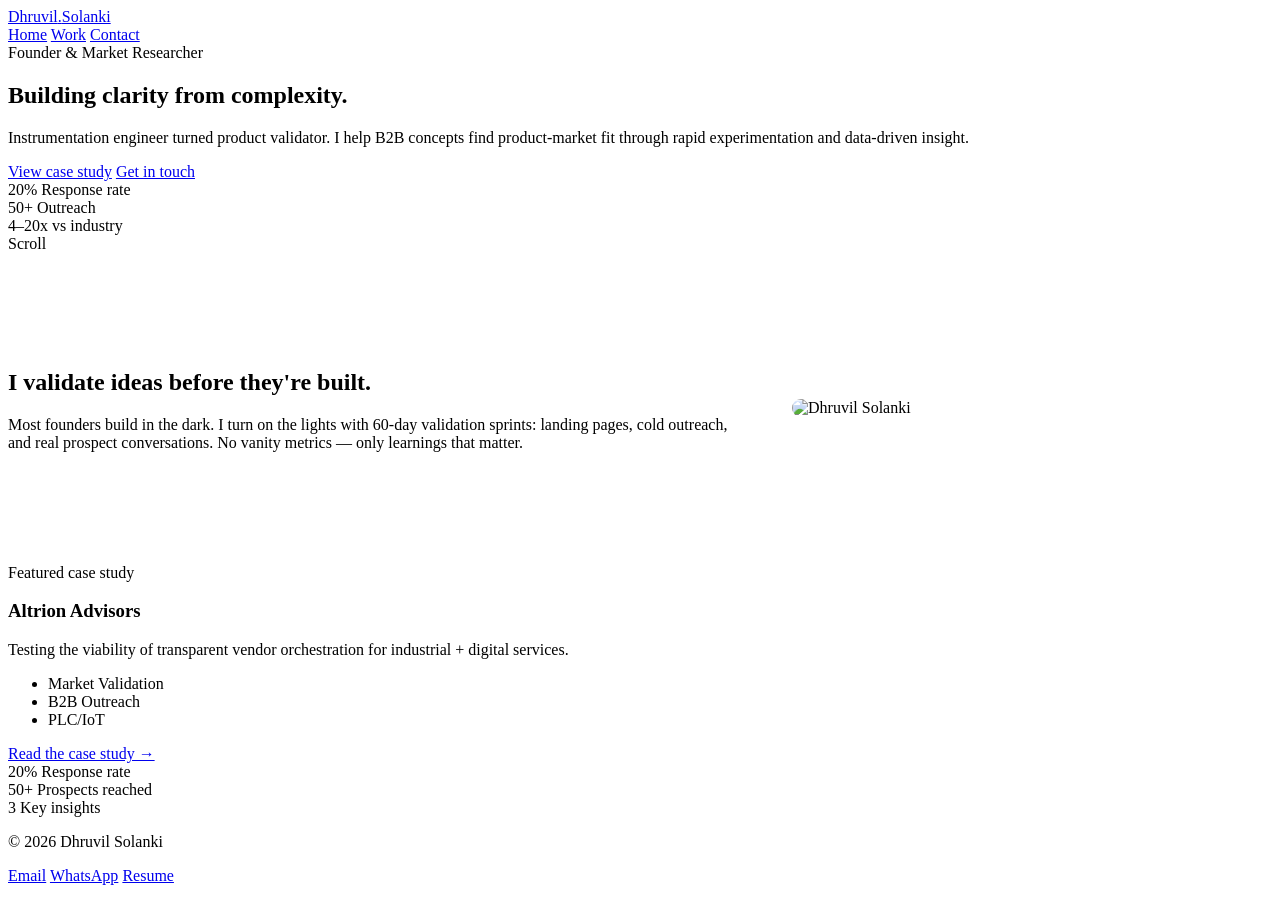
==== commit 038e373c: "Fix HTML formatting and ensure proper structure" ====
--- a/index.html
+++ b/index.html
@@ -20,7 +20,6 @@
   </nav>
 
   <main>
-    <!-- Hero Section — Minimalist with large typography -->
     <section class="hero">
       <div class="container">
         <div class="hero-grid">
@@ -66,7 +65,6 @@
       </div>
     </section>
 
-    <!-- Brief Intro Section -->
     <section class="intro">
       <div class="container">
         <div class="intro-grid">
@@ -81,7 +79,6 @@
       </div>
     </section>
 
-    <!-- Featured Project Preview -->
     <section class="featured-preview">
       <div class="container">
         <span class="eyebrow">Featured case study</span>
@@ -124,7 +121,7 @@
         <div class="footer-right">
           <a href="mailto:sdhruvil51@gmail.com">Email</a>
           <a href="https://wa.me/919824676660">WhatsApp</a>
-          <a href="https://drive.google.com/file/d/1w0aPZ9df1XR2uj33T39xiAFrhEC3TY_l/view?usp=drivesdk">Resume</a>
+          <a href="https://drive.google.com/file/d/1d2lTASJDsUTuazZ08ws3k9Tzex9TtNS8/view?usp=drivesdk" target="_blank">Resume</a>
         </div>
       </div>
     </div>
--- a/style.css
+++ b/style.css
@@ -0,0 +1,25 @@
+/* ===== INTRO SECTION — FIXED IMAGE ===== */
+.intro {
+  padding: 6rem 0;
+  border-top: 1px solid var(--border-light);
+}
+.intro-grid {
+  display: grid;
+  grid-template-columns: 1.5fr 1fr;
+  gap: 4rem;
+  align-items: center;
+}
+.intro-image {
+  display: flex;
+  justify-content: center;
+  align-items: center;
+}
+.intro-image img {
+  width: 100%;
+  height: auto;
+  max-height: 500px;        /* Prevents huge images but keeps proportion */
+  object-fit: contain;      /* Shows full image, no cropping */
+  border-radius: 12px;
+  border: 1px solid var(--border-light);
+  background: var(--bg-card);
+}
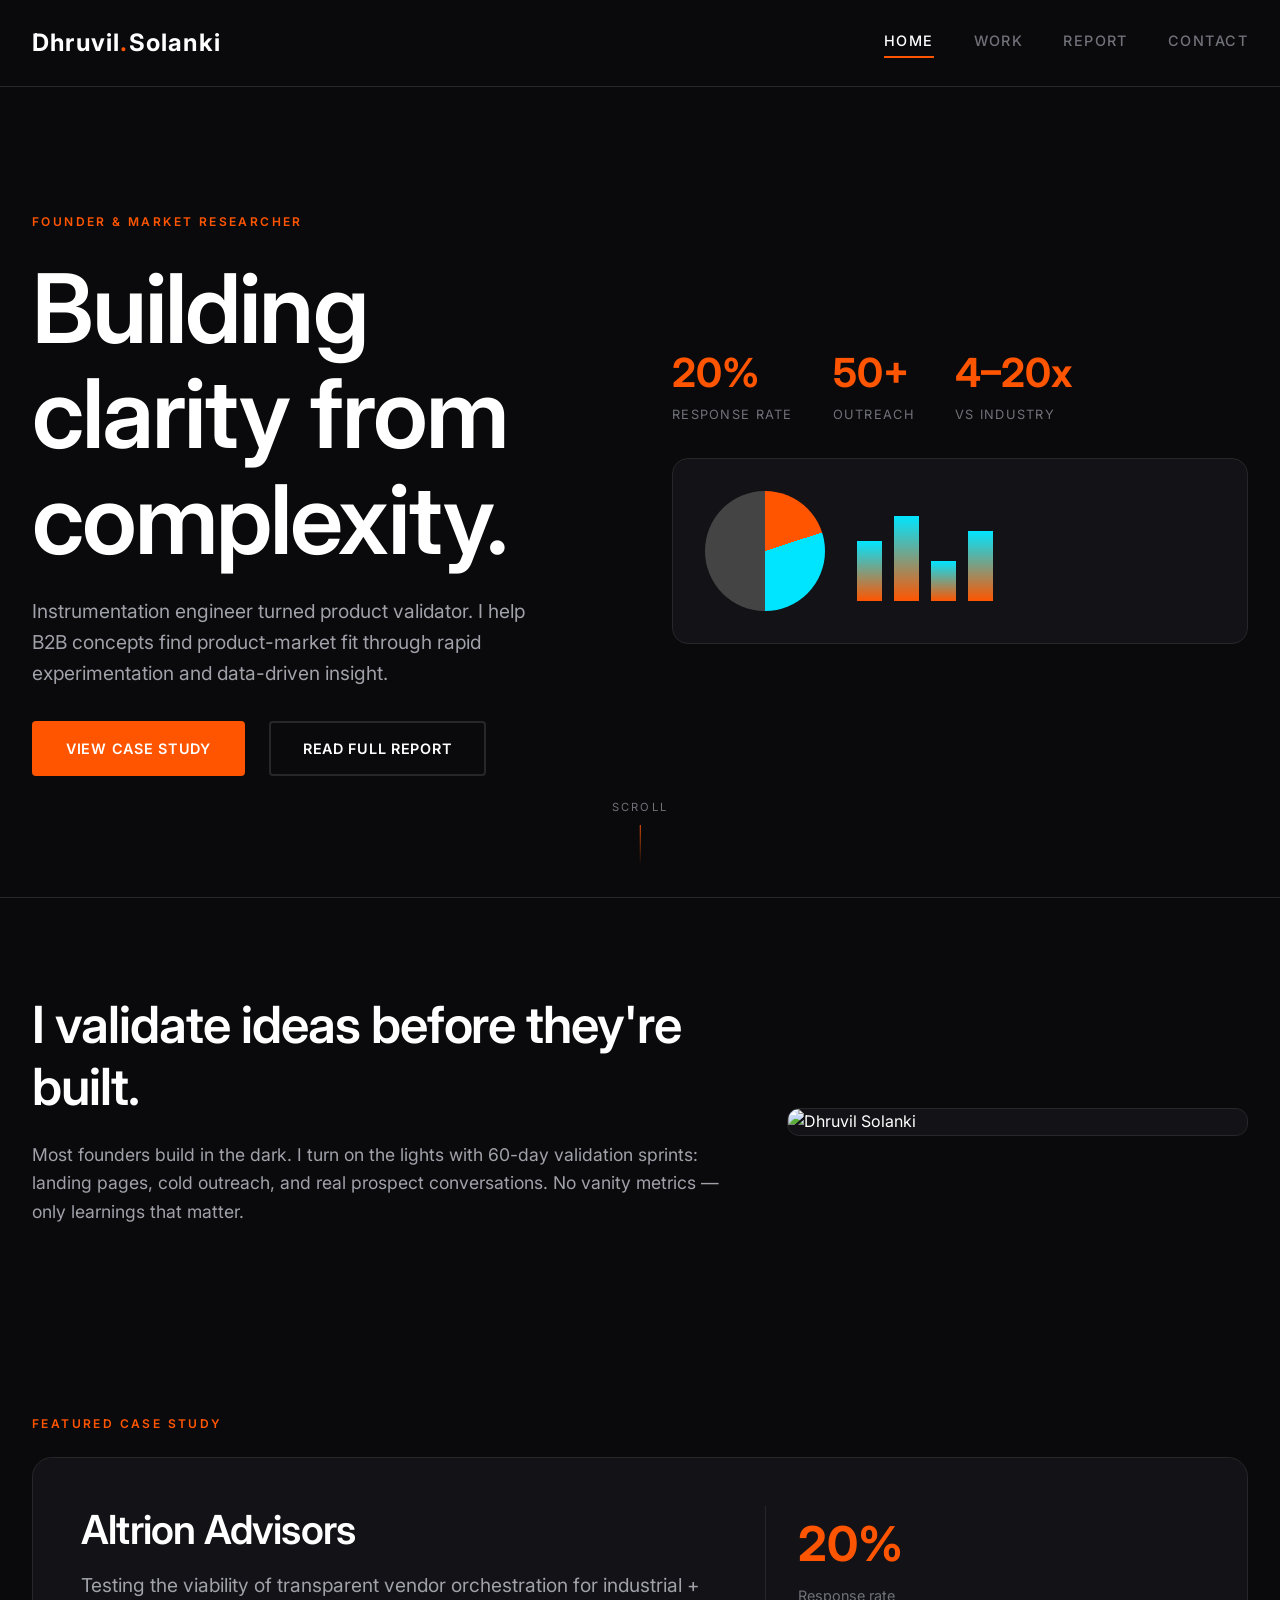
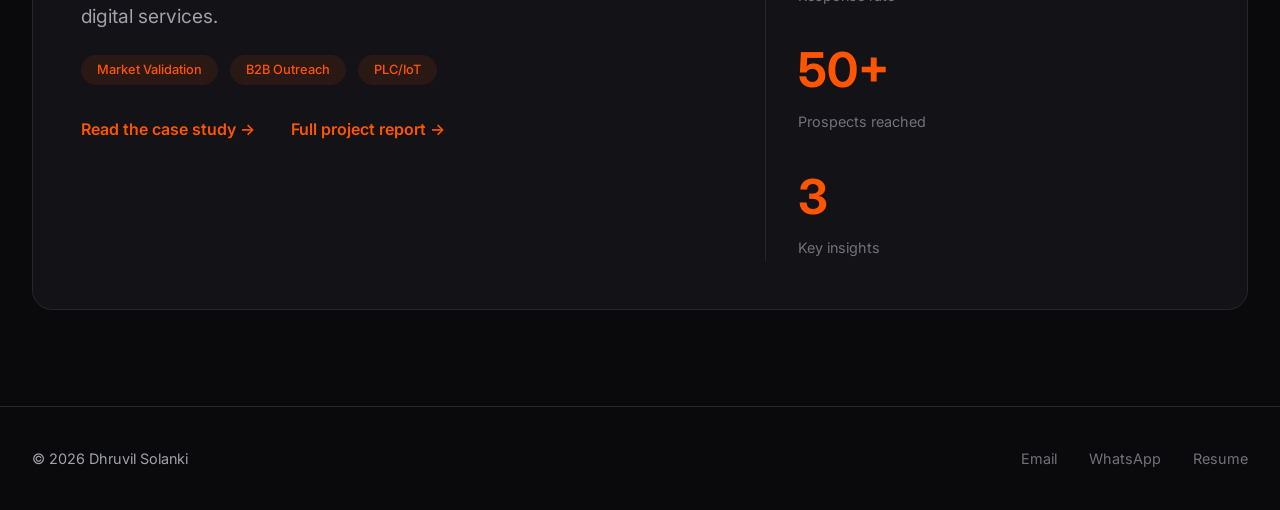
==== commit 83f6c014: "Update navigation and footer links in index.html Updated navigation links and added a report link in" ====
--- a/index.html
+++ b/index.html
@@ -14,6 +14,7 @@
       <div class="nav-links">
         <a href="index.html" class="active">Home</a>
         <a href="work.html">Work</a>
+        <a href="report.html">Report</a>
         <a href="contact.html">Contact</a>
       </div>
     </div>
@@ -29,7 +30,7 @@
             <p class="hero-description">Instrumentation engineer turned product validator. I help B2B concepts find product-market fit through rapid experimentation and data-driven insight.</p>
             <div class="hero-cta">
               <a href="work.html" class="btn-primary">View case study</a>
-              <a href="contact.html" class="btn-secondary">Get in touch</a>
+              <a href="report.html" class="btn-secondary">Read full report</a>
             </div>
           </div>
           <div class="hero-visual">
@@ -92,6 +93,7 @@
               <li>PLC/IoT</li>
             </ul>
             <a href="work.html" class="text-link">Read the case study →</a>
+            <a href="report.html" class="text-link" style="margin-left: 2rem;">Full project report →</a>
           </div>
           <div class="preview-metrics">
             <div class="metric">
@@ -121,7 +123,7 @@
         <div class="footer-right">
           <a href="mailto:sdhruvil51@gmail.com">Email</a>
           <a href="https://wa.me/919824676660">WhatsApp</a>
-          <a href="https://drive.google.com/file/d/1d2lTASJDsUTuazZ08ws3k9Tzex9TtNS8/view?usp=drivesdk" target="_blank">Resume</a>
+          <a href="https://drive.google.com/file/d/1l3PNWRHk5hNbnBBMLVoUtPA18QA3TPi0/view?usp=drivesdk" target="_blank">Resume</a>
         </div>
       </div>
     </div>
--- a/style.css
+++ b/style.css
@@ -1,3 +1,247 @@
+/* ===== RESET & BASE ===== */
+* { margin: 0; padding: 0; box-sizing: border-box; }
+
+:root {
+  --bg-dark: #0a0a0c;
+  --bg-card: #121217;
+  --text-primary: #ffffff;
+  --text-secondary: #a1a1aa;
+  --text-muted: #71717a;
+  --border-light: #27272a;
+  --primary: #FF5500;
+  --primary-light: #ff7733;
+  --primary-glow: rgba(255, 85, 0, 0.15);
+  --accent-cyan: #00e5ff;
+  --accent-green: #00ff88;
+  --font-sans: 'Inter', -apple-system, BlinkMacSystemFont, sans-serif;
+}
+
+body {
+  background: var(--bg-dark);
+  color: var(--text-primary);
+  font-family: var(--font-sans);
+  line-height: 1.6;
+  -webkit-font-smoothing: antialiased;
+}
+
+body.light { background: #f8f9fa; color: #18181b; } /* light mode toggle (optional) */
+
+.container {
+  max-width: 1280px;
+  margin: 0 auto;
+  padding: 0 2rem;
+}
+
+.container.narrow { max-width: 780px; }
+
+/* ===== TYPOGRAPHY ===== */
+h1, h2, h3, h4 {
+  font-weight: 600;
+  letter-spacing: -0.02em;
+  line-height: 1.2;
+}
+
+h1 { font-size: clamp(3rem, 8vw, 5.5rem); }
+h2 { font-size: clamp(2rem, 5vw, 3.2rem); margin-bottom: 1.5rem; }
+h3 { font-size: 1.8rem; margin-bottom: 1rem; }
+
+.eyebrow {
+  display: inline-block;
+  font-size: 0.75rem;
+  font-weight: 600;
+  text-transform: uppercase;
+  letter-spacing: 0.2em;
+  color: var(--primary);
+  margin-bottom: 1.5rem;
+}
+
+p {
+  color: var(--text-secondary);
+  margin-bottom: 1.5rem;
+  font-size: 1.1rem;
+}
+
+a {
+  color: inherit;
+  text-decoration: none;
+  transition: color 0.2s ease;
+}
+
+/* ===== NAVBAR ===== */
+.navbar {
+  padding: 1.5rem 0;
+  border-bottom: 1px solid var(--border-light);
+}
+
+.navbar .container {
+  display: flex;
+  justify-content: space-between;
+  align-items: center;
+}
+
+.logo {
+  font-size: 1.5rem;
+  font-weight: 700;
+  letter-spacing: 0.05em;
+}
+.logo span { color: var(--primary); }
+
+.nav-links {
+  display: flex;
+  gap: 2.5rem;
+}
+
+.nav-links a {
+  font-size: 0.9rem;
+  font-weight: 500;
+  text-transform: uppercase;
+  letter-spacing: 0.1em;
+  color: var(--text-muted);
+  padding-bottom: 0.25rem;
+  border-bottom: 2px solid transparent;
+}
+
+.nav-links a:hover,
+.nav-links a.active {
+  color: var(--text-primary);
+  border-bottom-color: var(--primary);
+}
+
+/* ===== HERO ===== */
+.hero {
+  min-height: 90vh;
+  display: flex;
+  align-items: center;
+  position: relative;
+  padding: 4rem 0;
+}
+
+.hero-grid {
+  display: grid;
+  grid-template-columns: 1fr 1fr;
+  gap: 4rem;
+  align-items: center;
+}
+
+.hero-title {
+  font-size: clamp(3.5rem, 9vw, 6rem);
+  line-height: 1.1;
+  margin-bottom: 1.5rem;
+}
+
+.hero-description {
+  font-size: 1.2rem;
+  max-width: 500px;
+}
+
+.hero-cta {
+  display: flex;
+  gap: 1.5rem;
+  margin-top: 2rem;
+}
+
+.btn-primary, .btn-secondary {
+  display: inline-block;
+  padding: 0.9rem 2rem;
+  font-weight: 600;
+  font-size: 0.9rem;
+  text-transform: uppercase;
+  letter-spacing: 0.05em;
+  border-radius: 4px;
+  transition: all 0.2s;
+}
+
+.btn-primary {
+  background: var(--primary);
+  color: white;
+  border: 2px solid var(--primary);
+}
+.btn-primary:hover { background: transparent; color: var(--primary); }
+
+.btn-secondary {
+  background: transparent;
+  color: var(--text-primary);
+  border: 2px solid var(--border-light);
+}
+.btn-secondary:hover { border-color: var(--primary); }
+
+/* Hero Visuals */
+.hero-visual {
+  position: relative;
+}
+
+.stat-block {
+  display: flex;
+  gap: 2.5rem;
+  margin-bottom: 2rem;
+}
+
+.stat-item {
+  display: flex;
+  flex-direction: column;
+}
+.stat-number {
+  font-size: 2.5rem;
+  font-weight: 700;
+  color: var(--primary);
+}
+.stat-label {
+  font-size: 0.8rem;
+  text-transform: uppercase;
+  letter-spacing: 0.1em;
+  color: var(--text-muted);
+}
+
+.hero-graphic {
+  background: var(--bg-card);
+  border: 1px solid var(--border-light);
+  border-radius: 16px;
+  padding: 2rem;
+  display: flex;
+  align-items: center;
+  gap: 2rem;
+}
+
+.circle-chart {
+  width: 120px; height: 120px;
+  border-radius: 50%;
+  background: conic-gradient(var(--primary) 0deg 72deg, var(--accent-cyan) 72deg 180deg, #444 180deg 360deg);
+}
+
+.bar-chart {
+  display: flex;
+  gap: 0.75rem;
+  align-items: flex-end;
+  height: 100px;
+}
+.bar {
+  width: 25px;
+  background: linear-gradient(to top, var(--primary), var(--accent-cyan));
+}
+.bar:nth-child(1) { height: 60%; }
+.bar:nth-child(2) { height: 85%; }
+.bar:nth-child(3) { height: 40%; }
+.bar:nth-child(4) { height: 70%; }
+
+.scroll-hint {
+  position: absolute;
+  bottom: 2rem;
+  left: 50%;
+  transform: translateX(-50%);
+  display: flex;
+  flex-direction: column;
+  align-items: center;
+  gap: 0.5rem;
+  color: var(--text-muted);
+  font-size: 0.7rem;
+  text-transform: uppercase;
+  letter-spacing: 0.2em;
+}
+.scroll-hint .line {
+  width: 1px; height: 40px;
+  background: linear-gradient(to bottom, var(--primary), transparent);
+}
+
 /* ===== INTRO SECTION — FIXED IMAGE ===== */
 .intro {
   padding: 6rem 0;
@@ -17,9 +261,275 @@
 .intro-image img {
   width: 100%;
   height: auto;
-  max-height: 500px;        /* Prevents huge images but keeps proportion */
-  object-fit: contain;      /* Shows full image, no cropping */
+  max-height: 500px;
+  object-fit: contain;      /* Full image visible, no cropping */
   border-radius: 12px;
   border: 1px solid var(--border-light);
   background: var(--bg-card);
 }
+
+/* ===== FEATURED PREVIEW ===== */
+.featured-preview {
+  padding: 4rem 0 6rem;
+}
+.preview-card {
+  background: var(--bg-card);
+  border: 1px solid var(--border-light);
+  border-radius: 20px;
+  padding: 3rem;
+  display: grid;
+  grid-template-columns: 1.5fr 1fr;
+  gap: 2rem;
+}
+.preview-content h3 {
+  font-size: 2.5rem;
+  margin-bottom: 1rem;
+}
+.preview-desc {
+  font-size: 1.2rem;
+  margin-bottom: 1.5rem;
+}
+.preview-tags {
+  display: flex;
+  gap: 0.75rem;
+  list-style: none;
+  margin-bottom: 2rem;
+}
+.preview-tags li {
+  background: rgba(255,85,0,0.1);
+  color: var(--primary);
+  padding: 0.3rem 1rem;
+  border-radius: 50px;
+  font-size: 0.8rem;
+  font-weight: 500;
+}
+.text-link {
+  color: var(--primary);
+  font-weight: 600;
+  border-bottom: 1px solid transparent;
+}
+.text-link:hover { border-bottom-color: var(--primary); }
+
+.preview-metrics {
+  display: flex;
+  flex-direction: column;
+  justify-content: center;
+  gap: 1.5rem;
+  padding-left: 2rem;
+  border-left: 1px solid var(--border-light);
+}
+.metric .value {
+  font-size: 3rem;
+  font-weight: 700;
+  color: var(--primary);
+  display: block;
+}
+.metric .label {
+  font-size: 0.9rem;
+  color: var(--text-muted);
+}
+
+/* ===== CASE STUDY PAGES ===== */
+.case-study-header {
+  padding: 5rem 0 3rem;
+  text-align: center;
+}
+.case-title {
+  font-size: clamp(3rem, 10vw, 5rem);
+  margin-bottom: 1rem;
+}
+.case-subtitle {
+  font-size: 1.4rem;
+  max-width: 700px;
+  margin: 0 auto 2rem;
+}
+.case-meta {
+  display: flex;
+  justify-content: center;
+  gap: 2rem;
+  color: var(--text-muted);
+  font-size: 0.9rem;
+  text-transform: uppercase;
+}
+.live-link {
+  color: var(--primary);
+  font-weight: 600;
+}
+
+.case-section {
+  padding: 4rem 0;
+}
+.case-section.dark-bg {
+  background: var(--bg-card);
+  border-top: 1px solid var(--border-light);
+  border-bottom: 1px solid var(--border-light);
+}
+
+.results-grid {
+  display: grid;
+  grid-template-columns: repeat(3, 1fr);
+  gap: 2rem;
+  margin: 2rem 0 3rem;
+}
+.result-card {
+  background: var(--bg-card);
+  border: 1px solid var(--border-light);
+  border-radius: 16px;
+  padding: 2rem;
+}
+.result-number {
+  font-size: 3.5rem;
+  font-weight: 700;
+  color: var(--primary);
+  display: block;
+}
+.result-label {
+  font-size: 0.9rem;
+  text-transform: uppercase;
+  color: var(--text-muted);
+  margin-bottom: 1rem;
+}
+
+.comparison-viz {
+  margin: 2rem 0;
+}
+.bar-compare { max-width: 500px; }
+.bar-item { margin-bottom: 1.5rem; }
+.bar-label {
+  font-size: 0.9rem;
+  text-transform: uppercase;
+  margin-bottom: 0.5rem;
+}
+.bar-bg {
+  height: 40px;
+  background: #1e1e24;
+  border-radius: 4px;
+  overflow: hidden;
+}
+.bar-fill {
+  height: 100%;
+  background: var(--text-muted);
+  display: flex;
+  align-items: center;
+  justify-content: flex-end;
+  padding-right: 1rem;
+  font-weight: 600;
+  color: white;
+}
+.bar-fill.highlight { background: var(--primary); }
+
+.insight-grid {
+  display: grid;
+  grid-template-columns: repeat(3, 1fr);
+  gap: 2rem;
+}
+.insight h4 {
+  font-size: 1.2rem;
+  color: var(--primary);
+  margin-bottom: 0.75rem;
+}
+.insight p { font-size: 1rem; }
+
+.highlight {
+  background: linear-gradient(145deg, #1c1225 0%, #0a0f1a 100%);
+  border: 2px solid var(--primary);
+  border-radius: 24px;
+  padding: 3rem !important;
+  margin: 3rem 0;
+}
+.highlight h3 {
+  color: var(--primary);
+  margin-bottom: 1rem;
+}
+.highlight p:last-child { margin-bottom: 0; }
+
+.check-list {
+  list-style: none;
+  margin: 2rem 0;
+}
+.check-list li {
+  padding: 0.5rem 0 0.5rem 2rem;
+  position: relative;
+  color: var(--text-secondary);
+}
+.check-list li::before {
+  content: "✓";
+  position: absolute;
+  left: 0;
+  color: var(--primary);
+  font-weight: 700;
+}
+
+/* ===== CONTACT PAGE ===== */
+.contact-section {
+  min-height: 70vh;
+  display: flex;
+  align-items: center;
+  padding: 5rem 0;
+}
+.contact-title { text-align: center; margin-bottom: 1rem; }
+.contact-description {
+  text-align: center;
+  max-width: 600px;
+  margin-left: auto;
+  margin-right: auto;
+}
+.contact-methods {
+  display: grid;
+  grid-template-columns: repeat(3, 1fr);
+  gap: 2rem;
+  margin: 4rem 0;
+}
+.contact-card {
+  background: var(--bg-card);
+  border: 1px solid var(--border-light);
+  border-radius: 16px;
+  padding: 2rem;
+  text-align: center;
+}
+.contact-icon { font-size: 2.5rem; margin-bottom: 1rem; }
+.contact-card h3 { font-size: 1.5rem; margin-bottom: 1rem; }
+.contact-card a {
+  color: var(--primary);
+  font-weight: 500;
+  word-break: break-all;
+}
+.contact-card p { font-size: 0.9rem; margin-top: 0.5rem; }
+.contact-location {
+  text-align: center;
+  color: var(--text-muted);
+  margin-top: 2rem;
+}
+
+/* ===== FOOTER ===== */
+footer {
+  padding: 2.5rem 0;
+  border-top: 1px solid var(--border-light);
+}
+.footer-content {
+  display: flex;
+  justify-content: space-between;
+  align-items: center;
+  flex-wrap: wrap;
+  gap: 1rem;
+}
+.footer-left p { margin: 0; font-size: 0.9rem; }
+.footer-right { display: flex; gap: 2rem; }
+.footer-right a {
+  font-size: 0.9rem;
+  color: var(--text-muted);
+}
+.footer-right a:hover { color: var(--primary); }
+
+/* ===== RESPONSIVE ===== */
+@media (max-width: 800px) {
+  .hero-grid, .intro-grid, .preview-card, .results-grid, .insight-grid, .contact-methods {
+    grid-template-columns: 1fr;
+    gap: 2rem;
+  }
+  .navbar .container { flex-direction: column; gap: 1rem; }
+  .hero { padding: 2rem 0; min-height: auto; }
+  .scroll-hint { display: none; }
+  .preview-metrics { border-left: none; padding-left: 0; flex-direction: row; flex-wrap: wrap; }
+  .case-meta { flex-direction: column; gap: 0.5rem; }
+}
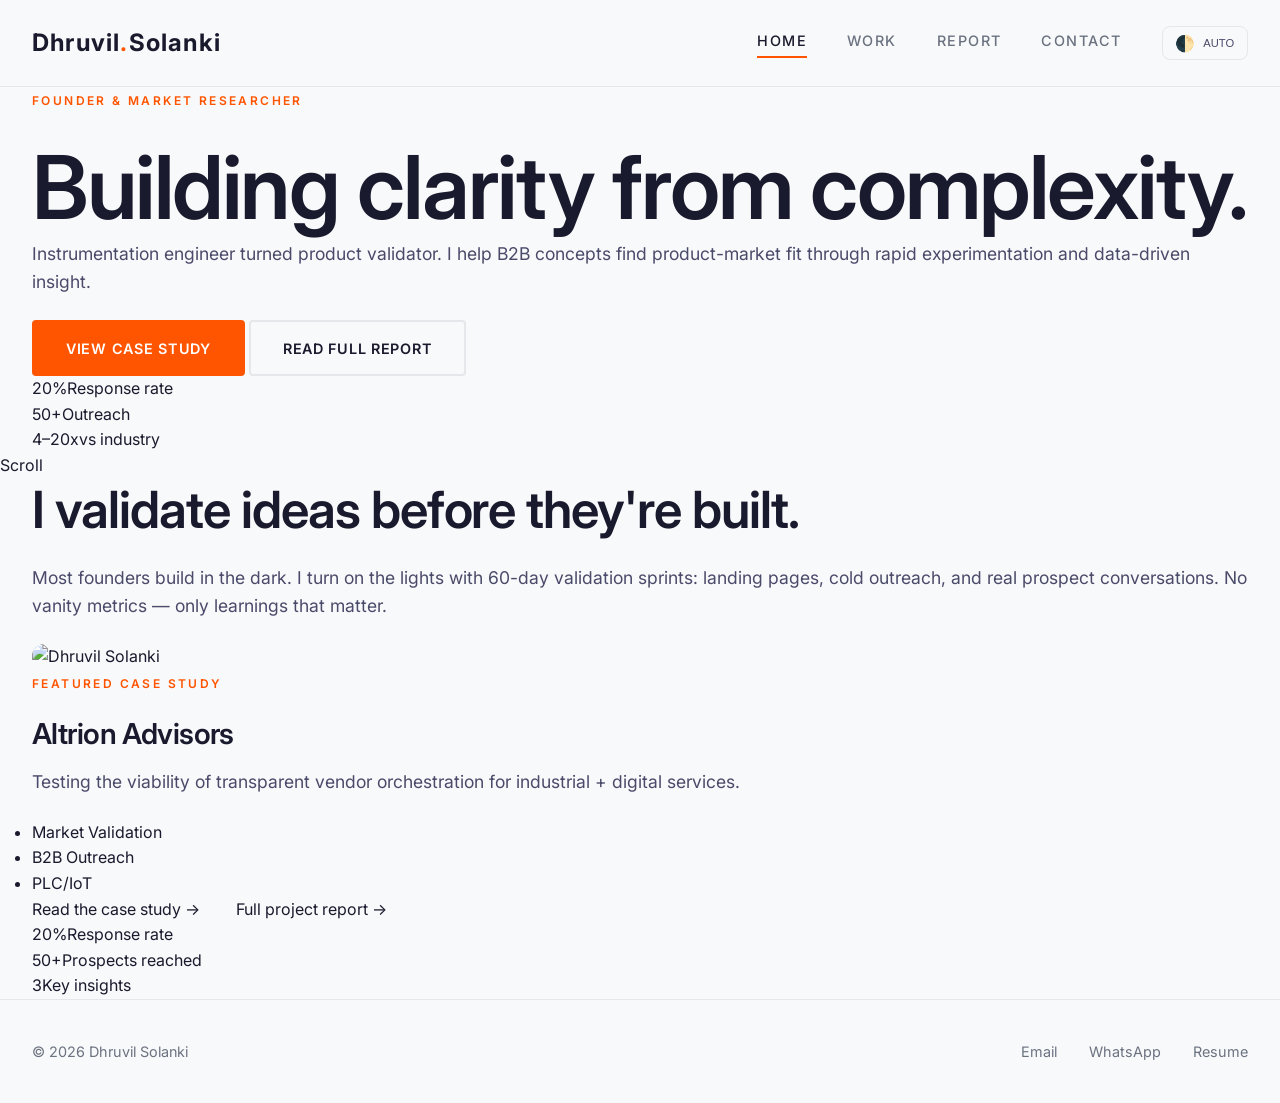
==== commit f3774fe0: "Implement theme toggle and enhance image presentation Added theme toggle button and improved image s" ====
--- a/index.html
+++ b/index.html
@@ -7,7 +7,7 @@
   <link rel="stylesheet" href="style.css">
   <link href="https://fonts.googleapis.com/css2?family=Inter:wght@300;400;500;600;700&display=swap" rel="stylesheet">
 </head>
-<body class="dark">
+<body data-theme="system">
   <nav class="navbar">
     <div class="container">
       <a href="index.html" class="logo">Dhruvil<span>.</span>Solanki</a>
@@ -16,6 +16,11 @@
         <a href="work.html">Work</a>
         <a href="report.html">Report</a>
         <a href="contact.html">Contact</a>
+        <button id="theme-toggle" class="theme-toggle" aria-label="Toggle theme">
+          <span class="icon-sun">☀️</span>
+          <span class="icon-moon">🌙</span>
+          <span class="icon-auto">🌓</span>
+        </button>
       </div>
     </div>
   </nav>
@@ -35,35 +40,20 @@
           </div>
           <div class="hero-visual">
             <div class="stat-block">
-              <div class="stat-item">
-                <span class="stat-number">20%</span>
-                <span class="stat-label">Response rate</span>
-              </div>
-              <div class="stat-item">
-                <span class="stat-number">50+</span>
-                <span class="stat-label">Outreach</span>
-              </div>
-              <div class="stat-item">
-                <span class="stat-number">4–20x</span>
-                <span class="stat-label">vs industry</span>
-              </div>
+              <div class="stat-item"><span class="stat-number">20%</span><span class="stat-label">Response rate</span></div>
+              <div class="stat-item"><span class="stat-number">50+</span><span class="stat-label">Outreach</span></div>
+              <div class="stat-item"><span class="stat-number">4–20x</span><span class="stat-label">vs industry</span></div>
             </div>
             <div class="hero-graphic">
               <div class="circle-chart"></div>
               <div class="bar-chart">
-                <div class="bar" style="height: 60%"></div>
-                <div class="bar" style="height: 85%"></div>
-                <div class="bar" style="height: 40%"></div>
-                <div class="bar" style="height: 70%"></div>
+                <div class="bar" style="height:60%"></div><div class="bar" style="height:85%"></div><div class="bar" style="height:40%"></div><div class="bar" style="height:70%"></div>
               </div>
             </div>
           </div>
         </div>
       </div>
-      <div class="scroll-hint">
-        <span>Scroll</span>
-        <div class="line"></div>
-      </div>
+      <div class="scroll-hint"><span>Scroll</span><div class="line"></div></div>
     </section>
 
     <section class="intro">
@@ -74,7 +64,7 @@
             <p>Most founders build in the dark. I turn on the lights with 60-day validation sprints: landing pages, cold outreach, and real prospect conversations. No vanity metrics — only learnings that matter.</p>
           </div>
           <div class="intro-image">
-            <img src="https://i.ibb.co/dJ6rTsP0/file-0000000086f471faa27a6338b90f1944.png" alt="Dhruvil Solanki">
+            <img src="https://i.ibb.co/dJ6rTsP0/file-0000000086f471faa27a6338b90f1944.png" alt="Dhruvil Solanki" style="width:100%; height:auto; max-height:500px; object-fit:contain; border-radius:12px;">
           </div>
         </div>
       </div>
@@ -87,27 +77,14 @@
           <div class="preview-content">
             <h3>Altrion Advisors</h3>
             <p class="preview-desc">Testing the viability of transparent vendor orchestration for industrial + digital services.</p>
-            <ul class="preview-tags">
-              <li>Market Validation</li>
-              <li>B2B Outreach</li>
-              <li>PLC/IoT</li>
-            </ul>
+            <ul class="preview-tags"><li>Market Validation</li><li>B2B Outreach</li><li>PLC/IoT</li></ul>
             <a href="work.html" class="text-link">Read the case study →</a>
-            <a href="report.html" class="text-link" style="margin-left: 2rem;">Full project report →</a>
+            <a href="report.html" class="text-link" style="margin-left:2rem;">Full project report →</a>
           </div>
           <div class="preview-metrics">
-            <div class="metric">
-              <span class="value">20%</span>
-              <span class="label">Response rate</span>
-            </div>
-            <div class="metric">
-              <span class="value">50+</span>
-              <span class="label">Prospects reached</span>
-            </div>
-            <div class="metric">
-              <span class="value">3</span>
-              <span class="label">Key insights</span>
-            </div>
+            <div class="metric"><span class="value">20%</span><span class="label">Response rate</span></div>
+            <div class="metric"><span class="value">50+</span><span class="label">Prospects reached</span></div>
+            <div class="metric"><span class="value">3</span><span class="label">Key insights</span></div>
           </div>
         </div>
       </div>
@@ -117,9 +94,7 @@
   <footer>
     <div class="container">
       <div class="footer-content">
-        <div class="footer-left">
-          <p>© 2026 Dhruvil Solanki</p>
-        </div>
+        <div class="footer-left"><p>© 2026 Dhruvil Solanki</p></div>
         <div class="footer-right">
           <a href="mailto:sdhruvil51@gmail.com">Email</a>
           <a href="https://wa.me/919824676660">WhatsApp</a>
--- a/style.css
+++ b/style.css
@@ -2,18 +2,51 @@
 * { margin: 0; padding: 0; box-sizing: border-box; }
 
 :root {
+  /* Light theme (fallback) */
+  --bg-dark: #f8f9fa;
+  --bg-card: #ffffff;
+  --text-primary: #1a1a2e;
+  --text-secondary: #4a4a6a;
+  --text-muted: #6b7280;
+  --border-light: #e5e7eb;
+  --primary: #FF5500;
+  --primary-light: #ff7733;
+  --primary-glow: rgba(255, 85, 0, 0.15);
+  --accent-cyan: #00e5ff;
+  --accent-green: #00ff88;
+  --accent-purple: #8b5cf6;
+  --accent-gold: #ffd700;
+  --font-sans: 'Inter', -apple-system, BlinkMacSystemFont, sans-serif;
+  --shadow-sm: 0 2px 8px rgba(0,0,0,0.06);
+  --shadow-md: 0 4px 20px rgba(0,0,0,0.08);
+}
+
+/* Dark theme override */
+[data-theme="dark"] {
   --bg-dark: #0a0a0c;
   --bg-card: #121217;
   --text-primary: #ffffff;
   --text-secondary: #a1a1aa;
   --text-muted: #71717a;
   --border-light: #27272a;
-  --primary: #FF5500;
-  --primary-light: #ff7733;
-  --primary-glow: rgba(255, 85, 0, 0.15);
-  --accent-cyan: #00e5ff;
-  --accent-green: #00ff88;
-  --font-sans: 'Inter', -apple-system, BlinkMacSystemFont, sans-serif;
+  --accent-purple: #b388ff;
+  --shadow-sm: 0 2px 8px rgba(0,0,0,0.3);
+  --shadow-md: 0 4px 20px rgba(0,0,0,0.5);
+}
+
+/* System preference */
+@media (prefers-color-scheme: dark) {
+  [data-theme="system"] {
+    --bg-dark: #0a0a0c;
+    --bg-card: #121217;
+    --text-primary: #ffffff;
+    --text-secondary: #a1a1aa;
+    --text-muted: #71717a;
+    --border-light: #27272a;
+    --accent-purple: #b388ff;
+    --shadow-sm: 0 2px 8px rgba(0,0,0,0.3);
+    --shadow-md: 0 4px 20px rgba(0,0,0,0.5);
+  }
 }
 
 body {
@@ -22,29 +55,17 @@
   font-family: var(--font-sans);
   line-height: 1.6;
   -webkit-font-smoothing: antialiased;
-}
-
-body.light { background: #f8f9fa; color: #18181b; } /* light mode toggle (optional) */
-
-.container {
-  max-width: 1280px;
-  margin: 0 auto;
-  padding: 0 2rem;
-}
-
+  transition: background 0.3s, color 0.3s;
+}
+
+.container { max-width: 1280px; margin: 0 auto; padding: 0 2rem; }
 .container.narrow { max-width: 780px; }
 
 /* ===== TYPOGRAPHY ===== */
-h1, h2, h3, h4 {
-  font-weight: 600;
-  letter-spacing: -0.02em;
-  line-height: 1.2;
-}
-
+h1, h2, h3, h4 { font-weight: 600; letter-spacing: -0.02em; line-height: 1.2; }
 h1 { font-size: clamp(3rem, 8vw, 5.5rem); }
 h2 { font-size: clamp(2rem, 5vw, 3.2rem); margin-bottom: 1.5rem; }
 h3 { font-size: 1.8rem; margin-bottom: 1rem; }
-
 .eyebrow {
   display: inline-block;
   font-size: 0.75rem;
@@ -54,43 +75,28 @@
   color: var(--primary);
   margin-bottom: 1.5rem;
 }
-
-p {
-  color: var(--text-secondary);
-  margin-bottom: 1.5rem;
-  font-size: 1.1rem;
-}
-
-a {
-  color: inherit;
-  text-decoration: none;
-  transition: color 0.2s ease;
-}
-
-/* ===== NAVBAR ===== */
+p { color: var(--text-secondary); margin-bottom: 1.5rem; font-size: 1.1rem; }
+a { color: inherit; text-decoration: none; transition: color 0.2s; }
+
+/* ===== NAVIGATION ===== */
 .navbar {
   padding: 1.5rem 0;
   border-bottom: 1px solid var(--border-light);
-}
-
+  background: var(--bg-dark);
+  position: sticky;
+  top: 0;
+  z-index: 100;
+}
 .navbar .container {
   display: flex;
   justify-content: space-between;
   align-items: center;
-}
-
-.logo {
-  font-size: 1.5rem;
-  font-weight: 700;
-  letter-spacing: 0.05em;
-}
+  flex-wrap: wrap;
+  gap: 1rem;
+}
+.logo { font-size: 1.5rem; font-weight: 700; letter-spacing: 0.05em; }
 .logo span { color: var(--primary); }
-
-.nav-links {
-  display: flex;
-  gap: 2.5rem;
-}
-
+.nav-links { display: flex; gap: 2.5rem; align-items: center; }
 .nav-links a {
   font-size: 0.9rem;
   font-weight: 500;
@@ -100,46 +106,41 @@
   padding-bottom: 0.25rem;
   border-bottom: 2px solid transparent;
 }
-
-.nav-links a:hover,
-.nav-links a.active {
+.nav-links a:hover, .nav-links a.active {
   color: var(--text-primary);
   border-bottom-color: var(--primary);
 }
 
-/* ===== HERO ===== */
-.hero {
-  min-height: 90vh;
+/* Theme toggle */
+.theme-toggle {
+  background: none;
+  border: 1px solid var(--border-light);
+  border-radius: 8px;
+  padding: 0.4rem 0.8rem;
+  cursor: pointer;
+  font-size: 1rem;
   display: flex;
   align-items: center;
-  position: relative;
-  padding: 4rem 0;
-}
-
-.hero-grid {
-  display: grid;
-  grid-template-columns: 1fr 1fr;
-  gap: 4rem;
-  align-items: center;
-}
-
-.hero-title {
-  font-size: clamp(3.5rem, 9vw, 6rem);
-  line-height: 1.1;
-  margin-bottom: 1.5rem;
-}
-
-.hero-description {
-  font-size: 1.2rem;
-  max-width: 500px;
-}
-
-.hero-cta {
-  display: flex;
-  gap: 1.5rem;
-  margin-top: 2rem;
-}
-
+  gap: 0.25rem;
+  color: var(--text-secondary);
+  font-weight: 500;
+}
+.theme-toggle:hover { border-color: var(--primary); }
+.theme-toggle .icon-sun, .theme-toggle .icon-moon { display: none; }
+[data-theme="light"] .theme-toggle .icon-sun { display: inline; }
+[data-theme="dark"] .theme-toggle .icon-moon { display: inline; }
+[data-theme="system"] .theme-toggle .icon-auto { display: inline; }
+.theme-toggle::after {
+  content: "AUTO";
+  font-size: 0.7rem;
+  text-transform: uppercase;
+  margin-left: 0.25rem;
+}
+[data-theme="light"] .theme-toggle::after { content: "LIGHT"; }
+[data-theme="dark"] .theme-toggle::after { content: "DARK"; }
+[data-theme="system"] .theme-toggle::after { content: "AUTO"; }
+
+/* ===== BUTTONS ===== */
 .btn-primary, .btn-secondary {
   display: inline-block;
   padding: 0.9rem 2rem;
@@ -150,14 +151,12 @@
   border-radius: 4px;
   transition: all 0.2s;
 }
-
 .btn-primary {
   background: var(--primary);
   color: white;
   border: 2px solid var(--primary);
 }
 .btn-primary:hover { background: transparent; color: var(--primary); }
-
 .btn-secondary {
   background: transparent;
   color: var(--text-primary);
@@ -165,346 +164,36 @@
 }
 .btn-secondary:hover { border-color: var(--primary); }
 
-/* Hero Visuals */
-.hero-visual {
-  position: relative;
-}
-
-.stat-block {
-  display: flex;
-  gap: 2.5rem;
-  margin-bottom: 2rem;
-}
-
-.stat-item {
-  display: flex;
-  flex-direction: column;
-}
-.stat-number {
-  font-size: 2.5rem;
-  font-weight: 700;
-  color: var(--primary);
-}
-.stat-label {
-  font-size: 0.8rem;
-  text-transform: uppercase;
-  letter-spacing: 0.1em;
-  color: var(--text-muted);
-}
-
-.hero-graphic {
+/* ===== CARDS & GRIDS ===== */
+.metrics-grid, .graphic-grid, .results-grid, .insight-grid, .contact-methods {
+  display: grid;
+  gap: 2rem;
+  margin: 2.5rem 0;
+}
+.metrics-grid { grid-template-columns: repeat(4, 1fr); }
+.graphic-grid { grid-template-columns: repeat(3, 1fr); }
+.results-grid { grid-template-columns: repeat(3, 1fr); }
+.insight-grid { grid-template-columns: repeat(3, 1fr); }
+.contact-methods { grid-template-columns: repeat(3, 1fr); }
+
+.card, .metric-card, .result-card, .insight-card, .contact-card {
   background: var(--bg-card);
   border: 1px solid var(--border-light);
   border-radius: 16px;
   padding: 2rem;
-  display: flex;
-  align-items: center;
-  gap: 2rem;
-}
-
-.circle-chart {
-  width: 120px; height: 120px;
-  border-radius: 50%;
-  background: conic-gradient(var(--primary) 0deg 72deg, var(--accent-cyan) 72deg 180deg, #444 180deg 360deg);
-}
-
-.bar-chart {
-  display: flex;
-  gap: 0.75rem;
-  align-items: flex-end;
-  height: 100px;
-}
-.bar {
-  width: 25px;
-  background: linear-gradient(to top, var(--primary), var(--accent-cyan));
-}
-.bar:nth-child(1) { height: 60%; }
-.bar:nth-child(2) { height: 85%; }
-.bar:nth-child(3) { height: 40%; }
-.bar:nth-child(4) { height: 70%; }
-
-.scroll-hint {
-  position: absolute;
-  bottom: 2rem;
-  left: 50%;
-  transform: translateX(-50%);
-  display: flex;
-  flex-direction: column;
-  align-items: center;
-  gap: 0.5rem;
-  color: var(--text-muted);
-  font-size: 0.7rem;
-  text-transform: uppercase;
-  letter-spacing: 0.2em;
-}
-.scroll-hint .line {
-  width: 1px; height: 40px;
-  background: linear-gradient(to bottom, var(--primary), transparent);
-}
-
-/* ===== INTRO SECTION — FIXED IMAGE ===== */
-.intro {
-  padding: 6rem 0;
-  border-top: 1px solid var(--border-light);
-}
-.intro-grid {
-  display: grid;
-  grid-template-columns: 1.5fr 1fr;
-  gap: 4rem;
-  align-items: center;
-}
-.intro-image {
-  display: flex;
-  justify-content: center;
-  align-items: center;
-}
-.intro-image img {
-  width: 100%;
-  height: auto;
-  max-height: 500px;
-  object-fit: contain;      /* Full image visible, no cropping */
-  border-radius: 12px;
-  border: 1px solid var(--border-light);
-  background: var(--bg-card);
-}
-
-/* ===== FEATURED PREVIEW ===== */
-.featured-preview {
-  padding: 4rem 0 6rem;
-}
-.preview-card {
-  background: var(--bg-card);
-  border: 1px solid var(--border-light);
-  border-radius: 20px;
-  padding: 3rem;
-  display: grid;
-  grid-template-columns: 1.5fr 1fr;
-  gap: 2rem;
-}
-.preview-content h3 {
-  font-size: 2.5rem;
-  margin-bottom: 1rem;
-}
-.preview-desc {
-  font-size: 1.2rem;
-  margin-bottom: 1.5rem;
-}
-.preview-tags {
-  display: flex;
-  gap: 0.75rem;
-  list-style: none;
-  margin-bottom: 2rem;
-}
-.preview-tags li {
-  background: rgba(255,85,0,0.1);
-  color: var(--primary);
-  padding: 0.3rem 1rem;
-  border-radius: 50px;
-  font-size: 0.8rem;
-  font-weight: 500;
-}
-.text-link {
-  color: var(--primary);
-  font-weight: 600;
-  border-bottom: 1px solid transparent;
-}
-.text-link:hover { border-bottom-color: var(--primary); }
-
-.preview-metrics {
-  display: flex;
-  flex-direction: column;
-  justify-content: center;
-  gap: 1.5rem;
-  padding-left: 2rem;
-  border-left: 1px solid var(--border-light);
-}
-.metric .value {
-  font-size: 3rem;
-  font-weight: 700;
-  color: var(--primary);
-  display: block;
-}
-.metric .label {
-  font-size: 0.9rem;
-  color: var(--text-muted);
-}
-
-/* ===== CASE STUDY PAGES ===== */
-.case-study-header {
-  padding: 5rem 0 3rem;
-  text-align: center;
-}
-.case-title {
-  font-size: clamp(3rem, 10vw, 5rem);
-  margin-bottom: 1rem;
-}
-.case-subtitle {
-  font-size: 1.4rem;
-  max-width: 700px;
-  margin: 0 auto 2rem;
-}
-.case-meta {
-  display: flex;
-  justify-content: center;
-  gap: 2rem;
-  color: var(--text-muted);
-  font-size: 0.9rem;
-  text-transform: uppercase;
-}
-.live-link {
-  color: var(--primary);
-  font-weight: 600;
-}
-
-.case-section {
-  padding: 4rem 0;
-}
-.case-section.dark-bg {
-  background: var(--bg-card);
-  border-top: 1px solid var(--border-light);
-  border-bottom: 1px solid var(--border-light);
-}
-
-.results-grid {
-  display: grid;
-  grid-template-columns: repeat(3, 1fr);
-  gap: 2rem;
-  margin: 2rem 0 3rem;
-}
-.result-card {
-  background: var(--bg-card);
-  border: 1px solid var(--border-light);
-  border-radius: 16px;
-  padding: 2rem;
-}
-.result-number {
-  font-size: 3.5rem;
-  font-weight: 700;
-  color: var(--primary);
-  display: block;
-}
-.result-label {
-  font-size: 0.9rem;
-  text-transform: uppercase;
-  color: var(--text-muted);
-  margin-bottom: 1rem;
-}
-
-.comparison-viz {
-  margin: 2rem 0;
-}
-.bar-compare { max-width: 500px; }
-.bar-item { margin-bottom: 1.5rem; }
-.bar-label {
-  font-size: 0.9rem;
-  text-transform: uppercase;
-  margin-bottom: 0.5rem;
-}
-.bar-bg {
-  height: 40px;
-  background: #1e1e24;
-  border-radius: 4px;
-  overflow: hidden;
-}
-.bar-fill {
-  height: 100%;
-  background: var(--text-muted);
-  display: flex;
-  align-items: center;
-  justify-content: flex-end;
-  padding-right: 1rem;
-  font-weight: 600;
-  color: white;
-}
-.bar-fill.highlight { background: var(--primary); }
-
-.insight-grid {
-  display: grid;
-  grid-template-columns: repeat(3, 1fr);
-  gap: 2rem;
-}
-.insight h4 {
-  font-size: 1.2rem;
-  color: var(--primary);
-  margin-bottom: 0.75rem;
-}
-.insight p { font-size: 1rem; }
-
-.highlight {
-  background: linear-gradient(145deg, #1c1225 0%, #0a0f1a 100%);
-  border: 2px solid var(--primary);
-  border-radius: 24px;
-  padding: 3rem !important;
-  margin: 3rem 0;
-}
-.highlight h3 {
-  color: var(--primary);
-  margin-bottom: 1rem;
-}
-.highlight p:last-child { margin-bottom: 0; }
-
-.check-list {
-  list-style: none;
-  margin: 2rem 0;
-}
-.check-list li {
-  padding: 0.5rem 0 0.5rem 2rem;
-  position: relative;
-  color: var(--text-secondary);
-}
-.check-list li::before {
-  content: "✓";
-  position: absolute;
-  left: 0;
-  color: var(--primary);
-  font-weight: 700;
-}
-
-/* ===== CONTACT PAGE ===== */
-.contact-section {
-  min-height: 70vh;
-  display: flex;
-  align-items: center;
-  padding: 5rem 0;
-}
-.contact-title { text-align: center; margin-bottom: 1rem; }
-.contact-description {
-  text-align: center;
-  max-width: 600px;
-  margin-left: auto;
-  margin-right: auto;
-}
-.contact-methods {
-  display: grid;
-  grid-template-columns: repeat(3, 1fr);
-  gap: 2rem;
-  margin: 4rem 0;
-}
-.contact-card {
-  background: var(--bg-card);
-  border: 1px solid var(--border-light);
-  border-radius: 16px;
-  padding: 2rem;
-  text-align: center;
-}
-.contact-icon { font-size: 2.5rem; margin-bottom: 1rem; }
-.contact-card h3 { font-size: 1.5rem; margin-bottom: 1rem; }
-.contact-card a {
-  color: var(--primary);
-  font-weight: 500;
-  word-break: break-all;
-}
-.contact-card p { font-size: 0.9rem; margin-top: 0.5rem; }
-.contact-location {
-  text-align: center;
-  color: var(--text-muted);
-  margin-top: 2rem;
+  transition: transform 0.2s, border-color 0.2s;
+  box-shadow: var(--shadow-sm);
+}
+.card:hover, .metric-card:hover, .result-card:hover, .insight-card:hover, .contact-card:hover {
+  transform: translateY(-4px);
+  border-color: var(--primary);
 }
 
 /* ===== FOOTER ===== */
 footer {
   padding: 2.5rem 0;
   border-top: 1px solid var(--border-light);
+  background: var(--bg-dark);
 }
 .footer-content {
   display: flex;
@@ -513,23 +202,14 @@
   flex-wrap: wrap;
   gap: 1rem;
 }
-.footer-left p { margin: 0; font-size: 0.9rem; }
+.footer-left p { margin: 0; font-size: 0.9rem; color: var(--text-muted); }
 .footer-right { display: flex; gap: 2rem; }
-.footer-right a {
-  font-size: 0.9rem;
-  color: var(--text-muted);
-}
+.footer-right a { font-size: 0.9rem; color: var(--text-muted); }
 .footer-right a:hover { color: var(--primary); }
 
-/* ===== RESPONSIVE ===== */
+/* Responsive */
 @media (max-width: 800px) {
-  .hero-grid, .intro-grid, .preview-card, .results-grid, .insight-grid, .contact-methods {
-    grid-template-columns: 1fr;
-    gap: 2rem;
-  }
-  .navbar .container { flex-direction: column; gap: 1rem; }
-  .hero { padding: 2rem 0; min-height: auto; }
-  .scroll-hint { display: none; }
-  .preview-metrics { border-left: none; padding-left: 0; flex-direction: row; flex-wrap: wrap; }
-  .case-meta { flex-direction: column; gap: 0.5rem; }
-}
+  .metrics-grid, .results-grid, .insight-grid, .contact-methods { grid-template-columns: 1fr; }
+  .navbar .container { flex-direction: column; }
+  .nav-links { gap: 1.5rem; flex-wrap: wrap; justify-content: center; }
+}
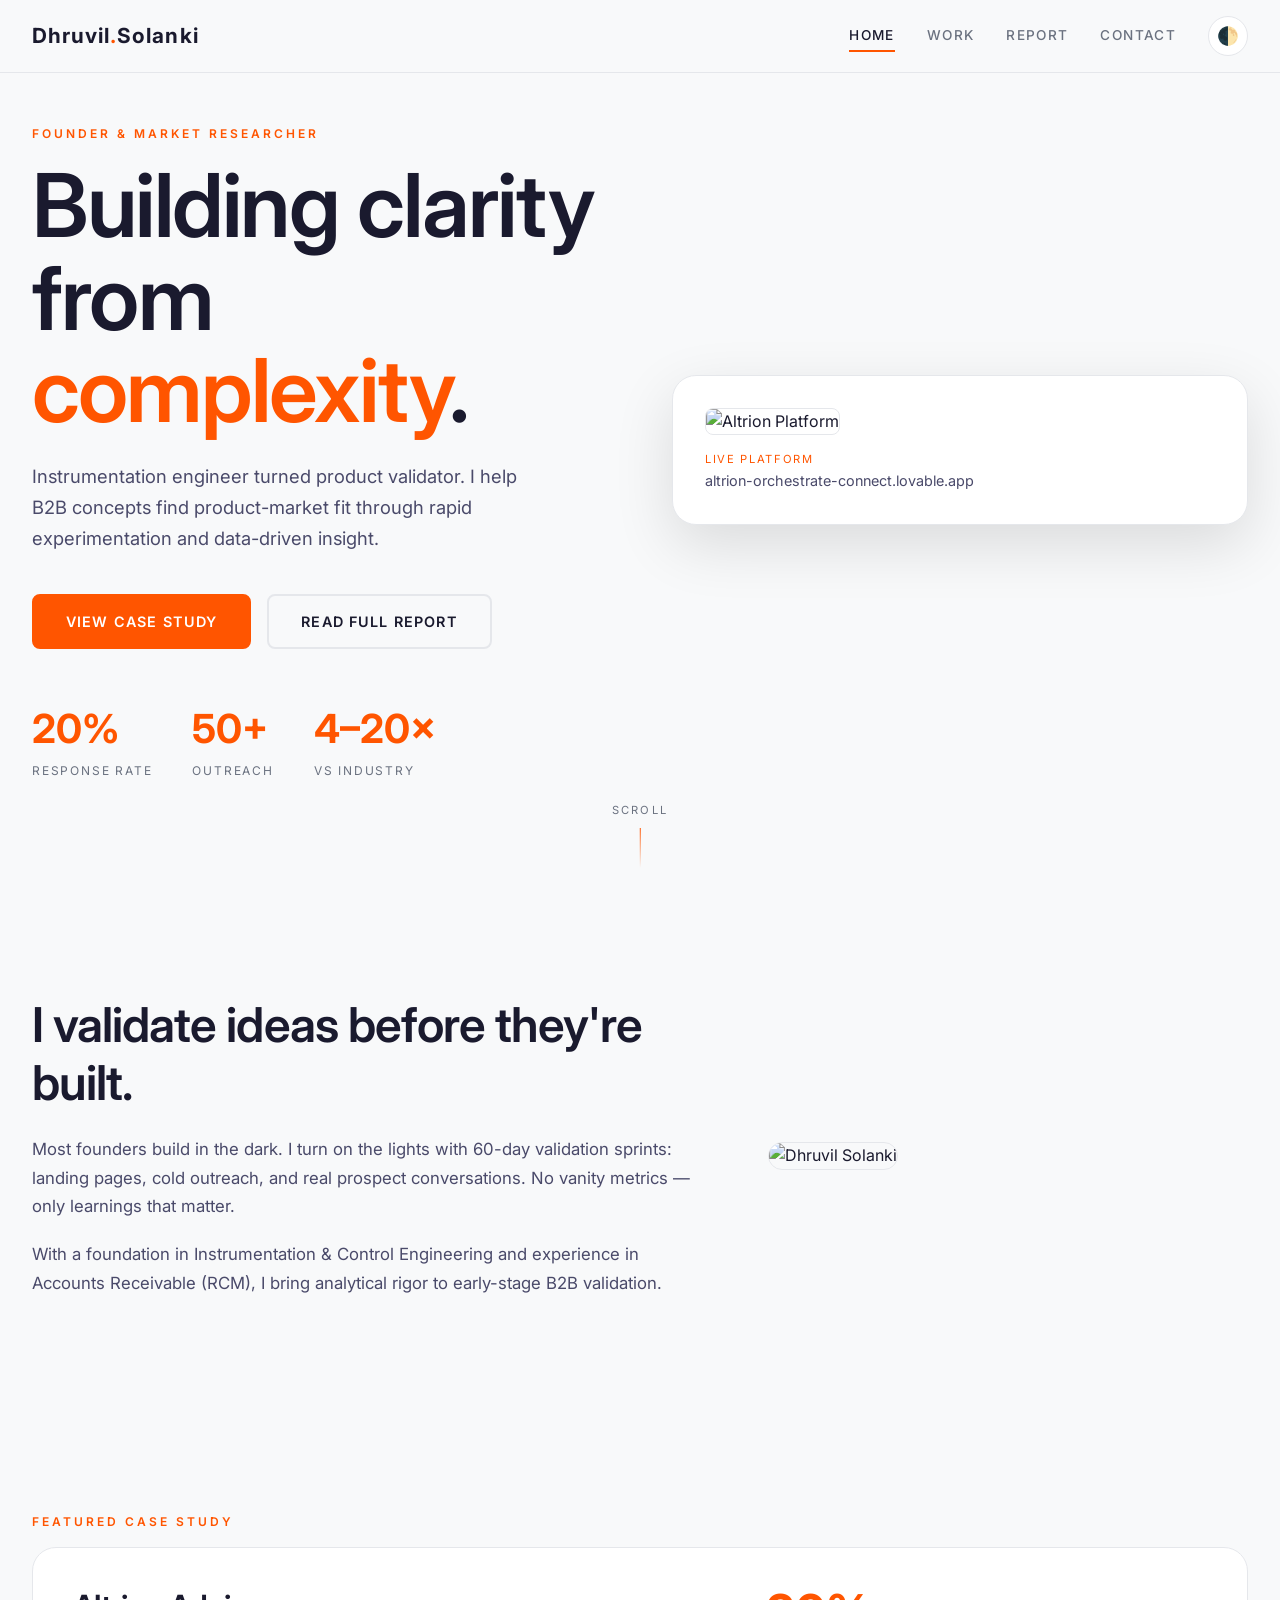
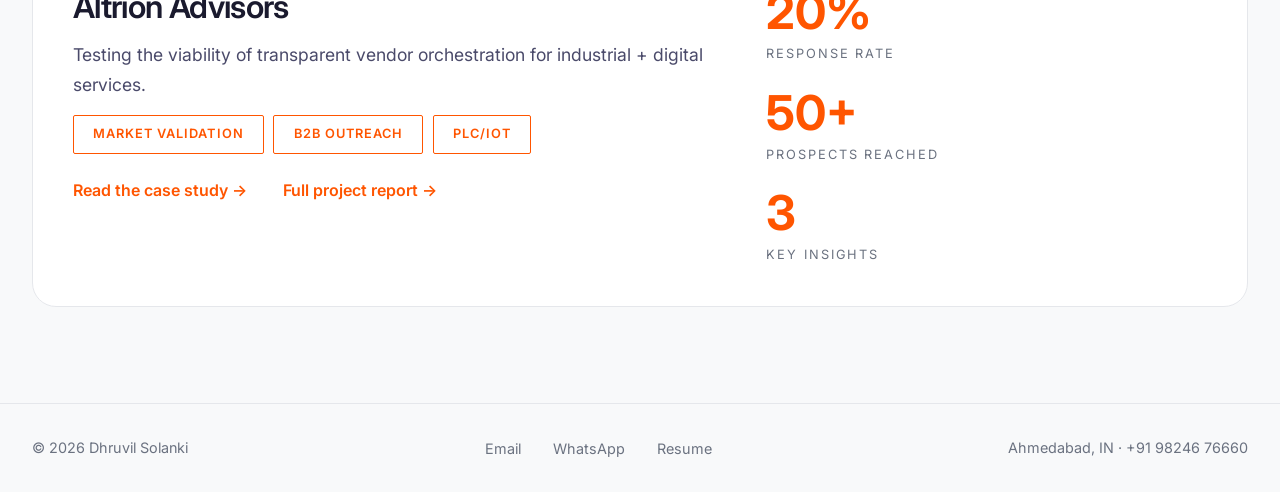
==== commit e4829f0e: "Revise index.html for portfolio update" ====
--- a/index.html
+++ b/index.html
@@ -3,11 +3,68 @@
 <head>
   <meta charset="UTF-8">
   <meta name="viewport" content="width=device-width, initial-scale=1.0">
-  <title>Dhruvil Solanki — Founder & Researcher</title>
+  <title>Dhruvil Solanki — Portfolio</title>
   <link rel="stylesheet" href="style.css">
-  <link href="https://fonts.googleapis.com/css2?family=Inter:wght@300;400;500;600;700&display=swap" rel="stylesheet">
+  <link href="https://fonts.googleapis.com/css2?family=Inter:wght@300;400;500;600;700;800&display=swap" rel="stylesheet">
+  <style>
+    .hero-section {
+      min-height: 100vh;
+      display: flex;
+      align-items: center;
+      position: relative;
+    }
+    .hero-grid { display: grid; grid-template-columns: 1fr 1fr; gap: 4rem; align-items: center; }
+    .hero-title { font-size: clamp(3.5rem, 8vw, 5.5rem); line-height: 1.05; margin-bottom: 1.5rem; }
+    .hero-title span { color: var(--primary); }
+    .hero-desc { font-size: 1.15rem; color: var(--text-secondary); max-width: 500px; margin-bottom: 2.5rem; }
+    .hero-cta { display: flex; gap: 1rem; flex-wrap: wrap; }
+    .stat-row { display: flex; gap: 2.5rem; margin-top: 3rem; }
+    .stat-item .num { font-size: 2.5rem; font-weight: 700; color: var(--primary); }
+    .stat-item .label { font-size: 0.75rem; text-transform: uppercase; letter-spacing: 0.15em; color: var(--text-muted); }
+    .hero-visual-card {
+      background: var(--bg-card);
+      border: 1px solid var(--border-light);
+      border-radius: var(--radius-lg);
+      padding: 2rem;
+      transform-style: preserve-3d;
+      perspective: 1000px;
+      animation: float3d 5s ease-in-out infinite;
+      box-shadow: var(--shadow-lg);
+    }
+    .hero-visual-card img {
+      width: 100%;
+      height: 250px;
+      object-fit: cover;
+      object-position: 0px -100px;
+      border-radius: var(--radius-sm);
+      border: 1px solid var(--border-light);
+    }
+    .scroll-hint {
+      position: absolute;
+      bottom: 2rem;
+      left: 50%;
+      transform: translateX(-50%);
+      text-align: center;
+      color: var(--text-muted);
+      font-size: 0.7rem;
+      text-transform: uppercase;
+      letter-spacing: 0.2em;
+    }
+    .scroll-line { width: 1px; height: 40px; background: linear-gradient(to bottom, var(--primary), transparent); margin: 0.5rem auto 0; }
+    .intro-section { padding: 6rem 0; }
+    .intro-grid { display: grid; grid-template-columns: 1.4fr 1fr; gap: 4rem; align-items: center; }
+    .intro-image img { width: 100%; height: auto; max-height: 450px; object-fit: contain; border-radius: var(--radius-md); border: 1px solid var(--border-light); }
+    .preview-card { background: var(--bg-card); border: 1px solid var(--border-light); border-radius: var(--radius-lg); padding: 2.5rem; display: grid; grid-template-columns: 1.5fr 1fr; gap: 2rem; }
+    .preview-metrics { display: flex; flex-direction: column; justify-content: center; gap: 1.5rem; }
+    .text-link { color: var(--primary); font-weight: 600; }
+    @media (max-width: 768px) {
+      .hero-grid, .intro-grid, .preview-card { grid-template-columns: 1fr; }
+    }
+  </style>
 </head>
 <body data-theme="system">
+  <canvas id="bg-canvas"></canvas>
+
   <nav class="navbar">
     <div class="container">
       <a href="index.html" class="logo">Dhruvil<span>.</span>Solanki</a>
@@ -26,65 +83,67 @@
   </nav>
 
   <main>
-    <section class="hero">
+    <section class="hero-section section">
       <div class="container">
         <div class="hero-grid">
-          <div class="hero-content">
+          <div>
             <span class="eyebrow">Founder & Market Researcher</span>
-            <h1 class="hero-title">Building clarity from complexity.</h1>
-            <p class="hero-description">Instrumentation engineer turned product validator. I help B2B concepts find product-market fit through rapid experimentation and data-driven insight.</p>
+            <h1 class="hero-title">Building clarity from <span>complexity</span>.</h1>
+            <p class="hero-desc">Instrumentation engineer turned product validator. I help B2B concepts find product-market fit through rapid experimentation and data-driven insight.</p>
             <div class="hero-cta">
-              <a href="work.html" class="btn-primary">View case study</a>
-              <a href="report.html" class="btn-secondary">Read full report</a>
+              <a href="work.html" class="btn-primary">View Case Study</a>
+              <a href="report.html" class="btn-secondary">Read Full Report</a>
+            </div>
+            <div class="stat-row">
+              <div class="stat-item"><div class="num">20%</div><div class="label">Response Rate</div></div>
+              <div class="stat-item"><div class="num">50+</div><div class="label">Outreach</div></div>
+              <div class="stat-item"><div class="num">4–20×</div><div class="label">vs Industry</div></div>
             </div>
           </div>
-          <div class="hero-visual">
-            <div class="stat-block">
-              <div class="stat-item"><span class="stat-number">20%</span><span class="stat-label">Response rate</span></div>
-              <div class="stat-item"><span class="stat-number">50+</span><span class="stat-label">Outreach</span></div>
-              <div class="stat-item"><span class="stat-number">4–20x</span><span class="stat-label">vs industry</span></div>
-            </div>
-            <div class="hero-graphic">
-              <div class="circle-chart"></div>
-              <div class="bar-chart">
-                <div class="bar" style="height:60%"></div><div class="bar" style="height:85%"></div><div class="bar" style="height:40%"></div><div class="bar" style="height:70%"></div>
-              </div>
-            </div>
+          <div class="hero-visual-card">
+            <img src="https://i.ibb.co/9jBSfP7/Screenshot-20260423-005520-Chrome.jpg" alt="Altrion Platform">
+            <div style="margin-top: 1rem; color: var(--primary); font-size: 0.7rem; text-transform: uppercase; letter-spacing: 0.15em;">Live Platform</div>
+            <div style="font-size: 0.9rem; color: var(--text-secondary);">altrion-orchestrate-connect.lovable.app</div>
           </div>
         </div>
       </div>
-      <div class="scroll-hint"><span>Scroll</span><div class="line"></div></div>
+      <div class="scroll-hint"><span>Scroll</span><div class="scroll-line"></div></div>
     </section>
 
-    <section class="intro">
+    <section class="intro-section section">
       <div class="container">
         <div class="intro-grid">
-          <div class="intro-text">
+          <div>
             <h2>I validate ideas before they're built.</h2>
             <p>Most founders build in the dark. I turn on the lights with 60-day validation sprints: landing pages, cold outreach, and real prospect conversations. No vanity metrics — only learnings that matter.</p>
+            <p>With a foundation in Instrumentation & Control Engineering and experience in Accounts Receivable (RCM), I bring analytical rigor to early-stage B2B validation.</p>
           </div>
           <div class="intro-image">
-            <img src="https://i.ibb.co/dJ6rTsP0/file-0000000086f471faa27a6338b90f1944.png" alt="Dhruvil Solanki" style="width:100%; height:auto; max-height:500px; object-fit:contain; border-radius:12px;">
+            <img src="https://i.ibb.co/dJ6rTsP0/file-0000000086f471faa27a6338b90f1944.png" alt="Dhruvil Solanki">
           </div>
         </div>
       </div>
     </section>
 
-    <section class="featured-preview">
+    <section class="section">
       <div class="container">
-        <span class="eyebrow">Featured case study</span>
+        <span class="eyebrow">Featured Case Study</span>
         <div class="preview-card">
-          <div class="preview-content">
-            <h3>Altrion Advisors</h3>
-            <p class="preview-desc">Testing the viability of transparent vendor orchestration for industrial + digital services.</p>
-            <ul class="preview-tags"><li>Market Validation</li><li>B2B Outreach</li><li>PLC/IoT</li></ul>
+          <div>
+            <h3 style="font-size: 2rem; margin-bottom: 0.8rem;">Altrion Advisors</h3>
+            <p style="font-size: 1.1rem; color: var(--text-secondary); margin-bottom: 1rem;">Testing the viability of transparent vendor orchestration for industrial + digital services.</p>
+            <div class="tags" style="margin-bottom: 1.5rem;">
+              <span class="tag">Market Validation</span>
+              <span class="tag">B2B Outreach</span>
+              <span class="tag">PLC/IoT</span>
+            </div>
             <a href="work.html" class="text-link">Read the case study →</a>
-            <a href="report.html" class="text-link" style="margin-left:2rem;">Full project report →</a>
+            <a href="report.html" class="text-link" style="margin-left: 2rem;">Full project report →</a>
           </div>
           <div class="preview-metrics">
-            <div class="metric"><span class="value">20%</span><span class="label">Response rate</span></div>
-            <div class="metric"><span class="value">50+</span><span class="label">Prospects reached</span></div>
-            <div class="metric"><span class="value">3</span><span class="label">Key insights</span></div>
+            <div><div class="metric-value">20%</div><div class="metric-label">Response Rate</div></div>
+            <div><div class="metric-value">50+</div><div class="metric-label">Prospects Reached</div></div>
+            <div><div class="metric-value">3</div><div class="metric-label">Key Insights</div></div>
           </div>
         </div>
       </div>
@@ -94,16 +153,18 @@
   <footer>
     <div class="container">
       <div class="footer-content">
-        <div class="footer-left"><p>© 2026 Dhruvil Solanki</p></div>
-        <div class="footer-right">
+        <p>© 2026 Dhruvil Solanki</p>
+        <div class="footer-links">
           <a href="mailto:sdhruvil51@gmail.com">Email</a>
           <a href="https://wa.me/919824676660">WhatsApp</a>
           <a href="https://drive.google.com/file/d/1l3PNWRHk5hNbnBBMLVoUtPA18QA3TPi0/view?usp=drivesdk" target="_blank">Resume</a>
         </div>
+        <p>Ahmedabad, IN · +91 98246 76660</p>
       </div>
     </div>
   </footer>
 
+  <script src="https://cdnjs.cloudflare.com/ajax/libs/three.js/r128/three.min.js"></script>
   <script src="script.js"></script>
 </body>
 </html>
--- a/style.css
+++ b/style.css
@@ -1,8 +1,7 @@
 /* ===== RESET & BASE ===== */
-* { margin: 0; padding: 0; box-sizing: border-box; }
+*, *::before, *::after { margin: 0; padding: 0; box-sizing: border-box; }
 
 :root {
-  /* Light theme (fallback) */
   --bg-dark: #f8f9fa;
   --bg-card: #ffffff;
   --text-primary: #1a1a2e;
@@ -12,42 +11,49 @@
   --primary: #FF5500;
   --primary-light: #ff7733;
   --primary-glow: rgba(255, 85, 0, 0.15);
-  --accent-cyan: #00e5ff;
-  --accent-green: #00ff88;
+  --accent-cyan: #00a3b1;
+  --accent-green: #00c853;
   --accent-purple: #8b5cf6;
-  --accent-gold: #ffd700;
+  --accent-gold: #f59e0b;
   --font-sans: 'Inter', -apple-system, BlinkMacSystemFont, sans-serif;
   --shadow-sm: 0 2px 8px rgba(0,0,0,0.06);
-  --shadow-md: 0 4px 20px rgba(0,0,0,0.08);
-}
-
-/* Dark theme override */
+  --shadow-md: 0 8px 30px rgba(0,0,0,0.08);
+  --shadow-lg: 0 20px 60px rgba(0,0,0,0.12);
+  --radius-sm: 8px;
+  --radius-md: 16px;
+  --radius-lg: 24px;
+  --transition: 0.3s cubic-bezier(0.4, 0, 0.2, 1);
+}
+
 [data-theme="dark"] {
   --bg-dark: #0a0a0c;
-  --bg-card: #121217;
-  --text-primary: #ffffff;
+  --bg-card: #141418;
+  --text-primary: #f1f1f3;
   --text-secondary: #a1a1aa;
   --text-muted: #71717a;
-  --border-light: #27272a;
+  --border-light: #2a2a32;
   --accent-purple: #b388ff;
-  --shadow-sm: 0 2px 8px rgba(0,0,0,0.3);
-  --shadow-md: 0 4px 20px rgba(0,0,0,0.5);
-}
-
-/* System preference */
+  --shadow-sm: 0 2px 8px rgba(0,0,0,0.4);
+  --shadow-md: 0 8px 30px rgba(0,0,0,0.5);
+  --shadow-lg: 0 20px 60px rgba(0,0,0,0.6);
+}
+
 @media (prefers-color-scheme: dark) {
   [data-theme="system"] {
     --bg-dark: #0a0a0c;
-    --bg-card: #121217;
-    --text-primary: #ffffff;
+    --bg-card: #141418;
+    --text-primary: #f1f1f3;
     --text-secondary: #a1a1aa;
     --text-muted: #71717a;
-    --border-light: #27272a;
+    --border-light: #2a2a32;
     --accent-purple: #b388ff;
-    --shadow-sm: 0 2px 8px rgba(0,0,0,0.3);
-    --shadow-md: 0 4px 20px rgba(0,0,0,0.5);
+    --shadow-sm: 0 2px 8px rgba(0,0,0,0.4);
+    --shadow-md: 0 8px 30px rgba(0,0,0,0.5);
+    --shadow-lg: 0 20px 60px rgba(0,0,0,0.6);
   }
 }
+
+html { scroll-behavior: smooth; }
 
 body {
   background: var(--bg-dark);
@@ -55,145 +61,315 @@
   font-family: var(--font-sans);
   line-height: 1.6;
   -webkit-font-smoothing: antialiased;
-  transition: background 0.3s, color 0.3s;
+  transition: background var(--transition), color var(--transition);
+  overflow-x: hidden;
 }
 
 .container { max-width: 1280px; margin: 0 auto; padding: 0 2rem; }
-.container.narrow { max-width: 780px; }
+.container.narrow { max-width: 800px; }
 
 /* ===== TYPOGRAPHY ===== */
 h1, h2, h3, h4 { font-weight: 600; letter-spacing: -0.02em; line-height: 1.2; }
-h1 { font-size: clamp(3rem, 8vw, 5.5rem); }
-h2 { font-size: clamp(2rem, 5vw, 3.2rem); margin-bottom: 1.5rem; }
-h3 { font-size: 1.8rem; margin-bottom: 1rem; }
+h1 { font-size: clamp(3rem, 7vw, 5rem); }
+h2 { font-size: clamp(2rem, 5vw, 3rem); margin-bottom: 1.5rem; }
+h3 { font-size: 1.6rem; margin-bottom: 0.8rem; }
+
 .eyebrow {
   display: inline-block;
   font-size: 0.75rem;
   font-weight: 600;
   text-transform: uppercase;
-  letter-spacing: 0.2em;
+  letter-spacing: 0.25em;
   color: var(--primary);
-  margin-bottom: 1.5rem;
-}
-p { color: var(--text-secondary); margin-bottom: 1.5rem; font-size: 1.1rem; }
+  margin-bottom: 1rem;
+}
+
+p { color: var(--text-secondary); margin-bottom: 1.2rem; font-size: 1.05rem; line-height: 1.7; }
 a { color: inherit; text-decoration: none; transition: color 0.2s; }
+strong { color: var(--text-primary); }
 
 /* ===== NAVIGATION ===== */
 .navbar {
-  padding: 1.5rem 0;
+  position: fixed;
+  top: 0;
+  left: 0;
+  right: 0;
+  z-index: 1000;
+  background: var(--bg-dark);
   border-bottom: 1px solid var(--border-light);
-  background: var(--bg-dark);
-  position: sticky;
-  top: 0;
-  z-index: 100;
-}
+  transition: background var(--transition);
+}
+
 .navbar .container {
   display: flex;
   justify-content: space-between;
   align-items: center;
-  flex-wrap: wrap;
-  gap: 1rem;
-}
-.logo { font-size: 1.5rem; font-weight: 700; letter-spacing: 0.05em; }
+  padding: 1rem 2rem;
+  max-width: 1280px;
+  margin: 0 auto;
+}
+
+.logo {
+  font-size: 1.3rem;
+  font-weight: 700;
+  letter-spacing: 0.05em;
+  color: var(--text-primary);
+}
 .logo span { color: var(--primary); }
-.nav-links { display: flex; gap: 2.5rem; align-items: center; }
+
+.nav-links {
+  display: flex;
+  gap: 2rem;
+  align-items: center;
+}
+
 .nav-links a {
-  font-size: 0.9rem;
+  font-size: 0.85rem;
   font-weight: 500;
   text-transform: uppercase;
   letter-spacing: 0.1em;
   color: var(--text-muted);
-  padding-bottom: 0.25rem;
-  border-bottom: 2px solid transparent;
-}
-.nav-links a:hover, .nav-links a.active {
-  color: var(--text-primary);
-  border-bottom-color: var(--primary);
-}
-
-/* Theme toggle */
+  padding: 0.3rem 0;
+  position: relative;
+}
+.nav-links a::after {
+  content: '';
+  position: absolute;
+  bottom: 0;
+  left: 0;
+  width: 0;
+  height: 2px;
+  background: var(--primary);
+  transition: width var(--transition);
+}
+.nav-links a:hover, .nav-links a.active { color: var(--text-primary); }
+.nav-links a:hover::after, .nav-links a.active::after { width: 100%; }
+
+/* ===== THEME TOGGLE (SINGLE ICON) ===== */
 .theme-toggle {
-  background: none;
+  background: var(--bg-card);
   border: 1px solid var(--border-light);
-  border-radius: 8px;
-  padding: 0.4rem 0.8rem;
+  border-radius: 50%;
+  width: 40px;
+  height: 40px;
   cursor: pointer;
-  font-size: 1rem;
   display: flex;
   align-items: center;
-  gap: 0.25rem;
-  color: var(--text-secondary);
-  font-weight: 500;
-}
-.theme-toggle:hover { border-color: var(--primary); }
-.theme-toggle .icon-sun, .theme-toggle .icon-moon { display: none; }
-[data-theme="light"] .theme-toggle .icon-sun { display: inline; }
-[data-theme="dark"] .theme-toggle .icon-moon { display: inline; }
-[data-theme="system"] .theme-toggle .icon-auto { display: inline; }
-.theme-toggle::after {
-  content: "AUTO";
-  font-size: 0.7rem;
-  text-transform: uppercase;
-  margin-left: 0.25rem;
-}
-[data-theme="light"] .theme-toggle::after { content: "LIGHT"; }
-[data-theme="dark"] .theme-toggle::after { content: "DARK"; }
-[data-theme="system"] .theme-toggle::after { content: "AUTO"; }
+  justify-content: center;
+  font-size: 1.1rem;
+  transition: all var(--transition);
+  color: var(--text-primary);
+  position: relative;
+}
+.theme-toggle:hover {
+  border-color: var(--primary);
+  box-shadow: 0 0 15px var(--primary-glow);
+}
+
+/* Show only ONE icon based on current theme */
+.theme-toggle .icon-sun,
+.theme-toggle .icon-moon,
+.theme-toggle .icon-auto {
+  position: absolute;
+  transition: opacity 0.2s, transform 0.3s;
+}
+
+/* Light mode: show moon (to switch to dark) */
+[data-theme="light"] .theme-toggle .icon-sun { opacity: 0; transform: scale(0); }
+[data-theme="light"] .theme-toggle .icon-moon { opacity: 1; transform: scale(1); }
+[data-theme="light"] .theme-toggle .icon-auto { opacity: 0; transform: scale(0); }
+
+/* Dark mode: show sun (to switch to light) */
+[data-theme="dark"] .theme-toggle .icon-sun { opacity: 1; transform: scale(1); }
+[data-theme="dark"] .theme-toggle .icon-moon { opacity: 0; transform: scale(0); }
+[data-theme="dark"] .theme-toggle .icon-auto { opacity: 0; transform: scale(0); }
+
+/* System mode: show auto icon */
+[data-theme="system"] .theme-toggle .icon-sun { opacity: 0; transform: scale(0); }
+[data-theme="system"] .theme-toggle .icon-moon { opacity: 0; transform: scale(0); }
+[data-theme="system"] .theme-toggle .icon-auto { opacity: 1; transform: scale(1); }
 
 /* ===== BUTTONS ===== */
 .btn-primary, .btn-secondary {
   display: inline-block;
-  padding: 0.9rem 2rem;
+  padding: 0.85rem 2rem;
   font-weight: 600;
   font-size: 0.9rem;
   text-transform: uppercase;
-  letter-spacing: 0.05em;
-  border-radius: 4px;
-  transition: all 0.2s;
-}
+  letter-spacing: 0.08em;
+  border-radius: var(--radius-sm);
+  transition: all var(--transition);
+  cursor: pointer;
+}
+
 .btn-primary {
   background: var(--primary);
-  color: white;
+  color: #fff;
   border: 2px solid var(--primary);
 }
 .btn-primary:hover { background: transparent; color: var(--primary); }
+
 .btn-secondary {
   background: transparent;
   color: var(--text-primary);
   border: 2px solid var(--border-light);
 }
-.btn-secondary:hover { border-color: var(--primary); }
-
-/* ===== CARDS & GRIDS ===== */
-.metrics-grid, .graphic-grid, .results-grid, .insight-grid, .contact-methods {
-  display: grid;
-  gap: 2rem;
-  margin: 2.5rem 0;
-}
-.metrics-grid { grid-template-columns: repeat(4, 1fr); }
-.graphic-grid { grid-template-columns: repeat(3, 1fr); }
-.results-grid { grid-template-columns: repeat(3, 1fr); }
-.insight-grid { grid-template-columns: repeat(3, 1fr); }
-.contact-methods { grid-template-columns: repeat(3, 1fr); }
-
-.card, .metric-card, .result-card, .insight-card, .contact-card {
+.btn-secondary:hover { border-color: var(--primary); color: var(--primary); }
+
+/* ===== 3D CANVAS BACKGROUND ===== */
+#bg-canvas {
+  position: fixed;
+  top: 0;
+  left: 0;
+  width: 100%;
+  height: 100%;
+  z-index: 0;
+  pointer-events: none;
+  opacity: 0.7;
+}
+
+/* ===== SECTIONS ===== */
+.section {
+  position: relative;
+  z-index: 1;
+  padding: 6rem 0;
+}
+
+/* ===== CARDS ===== */
+.card {
   background: var(--bg-card);
   border: 1px solid var(--border-light);
-  border-radius: 16px;
+  border-radius: var(--radius-md);
   padding: 2rem;
-  transition: transform 0.2s, border-color 0.2s;
   box-shadow: var(--shadow-sm);
-}
-.card:hover, .metric-card:hover, .result-card:hover, .insight-card:hover, .contact-card:hover {
-  transform: translateY(-4px);
+  transition: all var(--transition);
+  transform-style: preserve-3d;
+  perspective: 1000px;
+}
+.card:hover {
+  transform: translateY(-4px) rotateX(2deg);
+  box-shadow: var(--shadow-lg);
   border-color: var(--primary);
 }
+
+/* ===== GRID LAYOUTS ===== */
+.grid-2 { display: grid; grid-template-columns: 1fr 1fr; gap: 2rem; }
+.grid-3 { display: grid; grid-template-columns: repeat(3, 1fr); gap: 1.5rem; }
+.grid-4 { display: grid; grid-template-columns: repeat(4, 1fr); gap: 1.5rem; }
+
+/* ===== METRIC DISPLAY ===== */
+.metric-value {
+  font-size: 3rem;
+  font-weight: 700;
+  color: var(--primary);
+  line-height: 1;
+}
+.metric-label {
+  font-size: 0.8rem;
+  text-transform: uppercase;
+  letter-spacing: 0.15em;
+  color: var(--text-muted);
+  margin-top: 0.5rem;
+}
+
+/* ===== IMAGE CROPPING ===== */
+.img-crop-top { object-fit: cover; object-position: 0px -100px; }
+.img-crop-gmail { object-fit: cover; object-position: 0px -120px; }
+.img-crop-email { object-fit: cover; object-position: 0px -160px; }
+
+/* ===== TABLES ===== */
+.table-wrapper { overflow-x: auto; margin: 2rem 0; }
+.data-table {
+  width: 100%;
+  border-collapse: collapse;
+  font-size: 0.95rem;
+}
+.data-table th {
+  background: var(--primary);
+  color: #000;
+  font-weight: 700;
+  text-align: left;
+  padding: 1rem;
+  text-transform: uppercase;
+  letter-spacing: 0.05em;
+}
+.data-table td {
+  padding: 0.9rem 1rem;
+  background: var(--bg-card);
+  color: var(--text-secondary);
+  border-bottom: 1px solid var(--border-light);
+}
+
+/* ===== QUOTE ===== */
+.quote-block {
+  background: var(--bg-card);
+  border-left: 5px solid var(--primary);
+  padding: 2rem;
+  margin: 2rem 0;
+  border-radius: 0 var(--radius-md) var(--radius-md) 0;
+}
+.quote-block blockquote {
+  font-style: italic;
+  font-size: 1.2rem;
+  color: var(--text-primary);
+  margin-bottom: 1rem;
+}
+.quote-block cite {
+  font-style: normal;
+  font-weight: 600;
+  color: var(--primary);
+  text-transform: uppercase;
+  letter-spacing: 0.1em;
+  font-size: 0.85rem;
+}
+
+/* ===== SKILLS TAGS ===== */
+.tags {
+  display: flex;
+  flex-wrap: wrap;
+  gap: 0.6rem;
+}
+.tag {
+  padding: 0.5rem 1.2rem;
+  border: 1.5px solid var(--primary);
+  color: var(--primary);
+  font-size: 0.8rem;
+  font-weight: 600;
+  text-transform: uppercase;
+  letter-spacing: 0.08em;
+  border-radius: 2px;
+  transition: all var(--transition);
+}
+.tag:hover { background: var(--primary); color: #000; }
+
+/* ===== HIGHLIGHT BOX ===== */
+.highlight-box {
+  background: linear-gradient(135deg, var(--bg-card) 0%, var(--bg-dark) 100%);
+  border: 2px solid var(--primary);
+  border-radius: var(--radius-lg);
+  padding: 3rem;
+  text-align: center;
+  margin: 3rem 0;
+}
+
+/* ===== RECOMMENDATION BOX ===== */
+.recommendation {
+  background: linear-gradient(135deg, var(--bg-card) 0%, var(--bg-dark) 100%);
+  border: 2px solid var(--accent-purple);
+  border-radius: var(--radius-lg);
+  padding: 3rem;
+  margin: 3rem 0;
+}
+.recommendation h3 { color: var(--accent-purple); }
 
 /* ===== FOOTER ===== */
 footer {
-  padding: 2.5rem 0;
+  position: relative;
+  z-index: 1;
+  padding: 2rem 0;
   border-top: 1px solid var(--border-light);
   background: var(--bg-dark);
+  transition: background var(--transition);
 }
 .footer-content {
   display: flex;
@@ -202,14 +378,37 @@
   flex-wrap: wrap;
   gap: 1rem;
 }
-.footer-left p { margin: 0; font-size: 0.9rem; color: var(--text-muted); }
-.footer-right { display: flex; gap: 2rem; }
-.footer-right a { font-size: 0.9rem; color: var(--text-muted); }
-.footer-right a:hover { color: var(--primary); }
-
-/* Responsive */
-@media (max-width: 800px) {
-  .metrics-grid, .results-grid, .insight-grid, .contact-methods { grid-template-columns: 1fr; }
-  .navbar .container { flex-direction: column; }
-  .nav-links { gap: 1.5rem; flex-wrap: wrap; justify-content: center; }
-}
+.footer-content p { margin: 0; font-size: 0.9rem; color: var(--text-muted); }
+.footer-links { display: flex; gap: 2rem; }
+.footer-links a { font-size: 0.9rem; color: var(--text-muted); }
+.footer-links a:hover { color: var(--primary); }
+
+/* ===== RESPONSIVE ===== */
+@media (max-width: 1024px) {
+  .grid-4 { grid-template-columns: repeat(2, 1fr); }
+}
+
+@media (max-width: 768px) {
+  .grid-2, .grid-3, .grid-4 { grid-template-columns: 1fr; }
+  .navbar .container { flex-wrap: wrap; justify-content: center; gap: 0.8rem; }
+  .nav-links { gap: 1.2rem; flex-wrap: wrap; justify-content: center; }
+  h1 { font-size: 2.5rem; }
+  .section { padding: 3rem 0; }
+}
+
+@media (orientation: landscape) and (max-height: 600px) {
+  .section { padding: 2rem 0; }
+  h1 { font-size: 2.2rem; }
+}
+
+/* ===== ANIMATIONS ===== */
+@keyframes fadeUp {
+  from { opacity: 0; transform: translateY(30px); }
+  to { opacity: 1; transform: translateY(0); }
+}
+@keyframes float3d {
+  0%, 100% { transform: translateY(0) rotateX(0deg); }
+  50% { transform: translateY(-10px) rotateX(2deg); }
+}
+.animate-up { animation: fadeUp 0.8s ease forwards; }
+.float-3d { animation: float3d 4s ease-in-out infinite; }
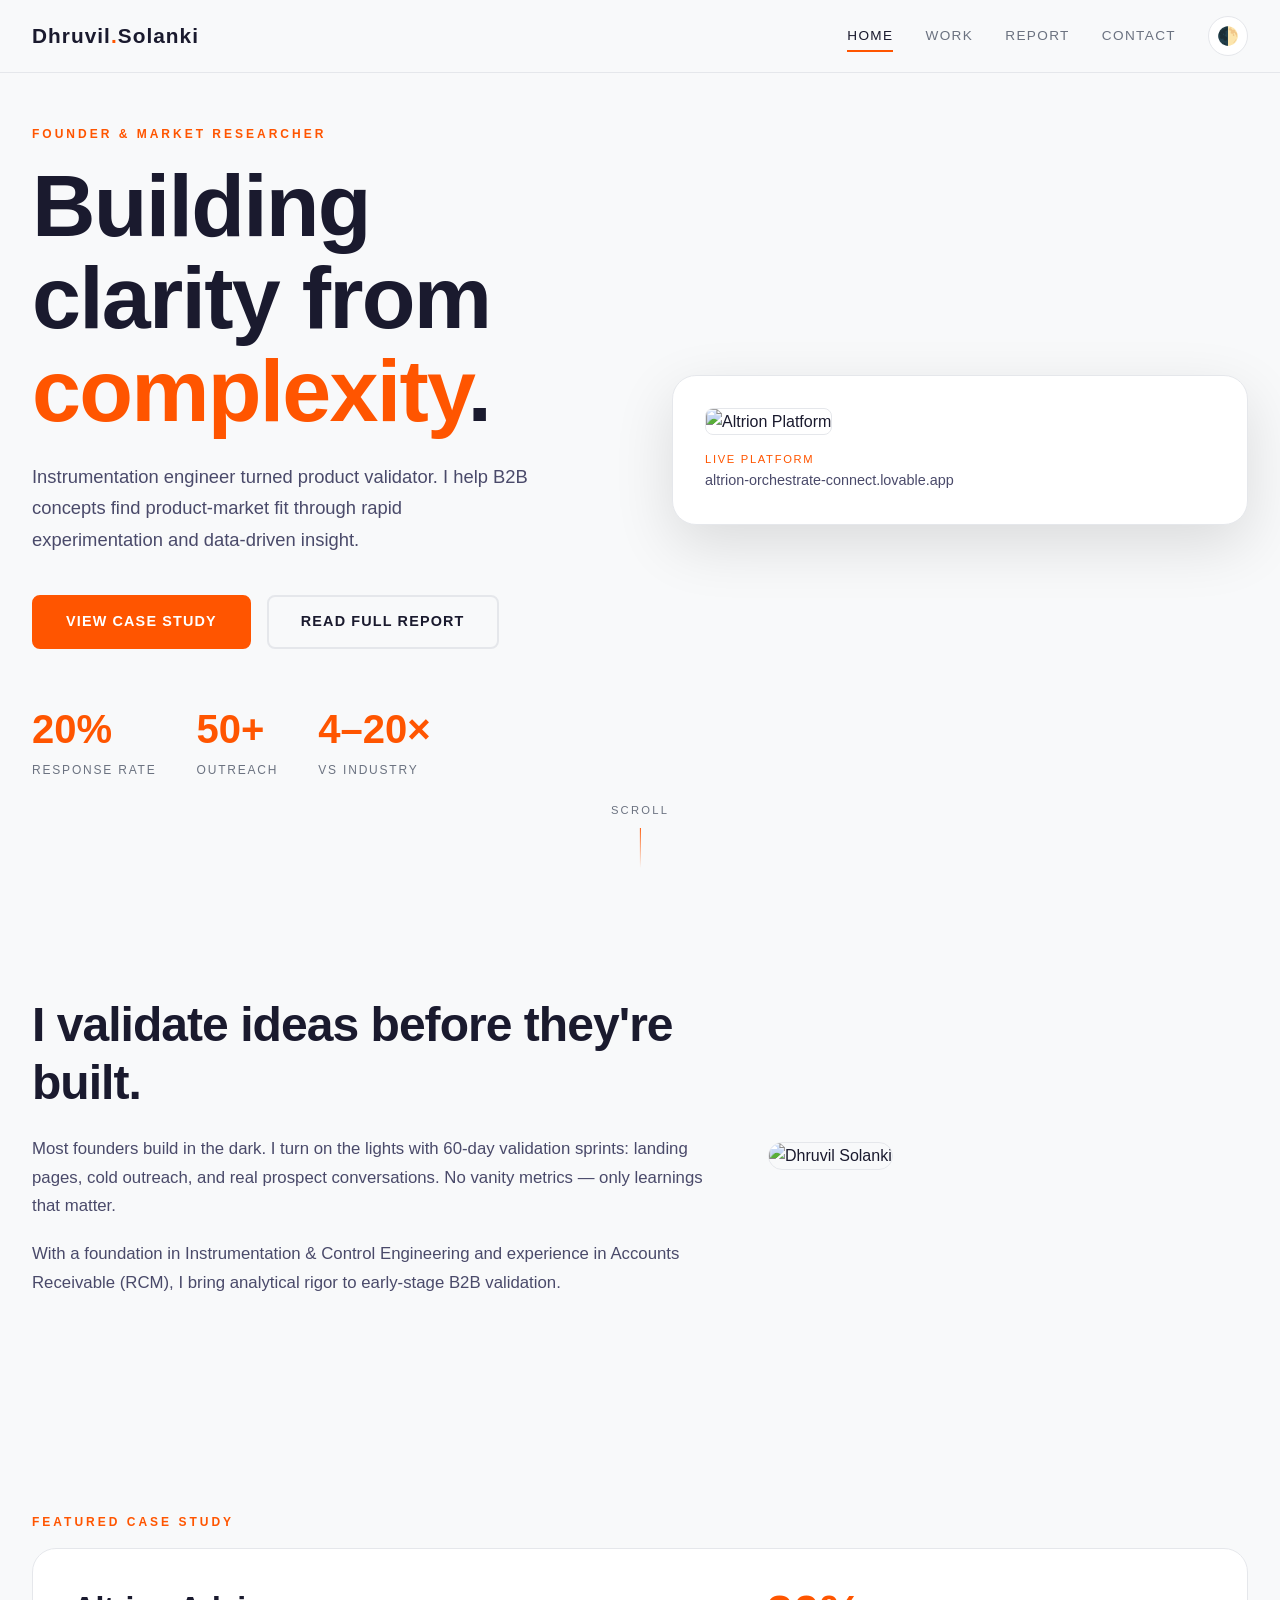
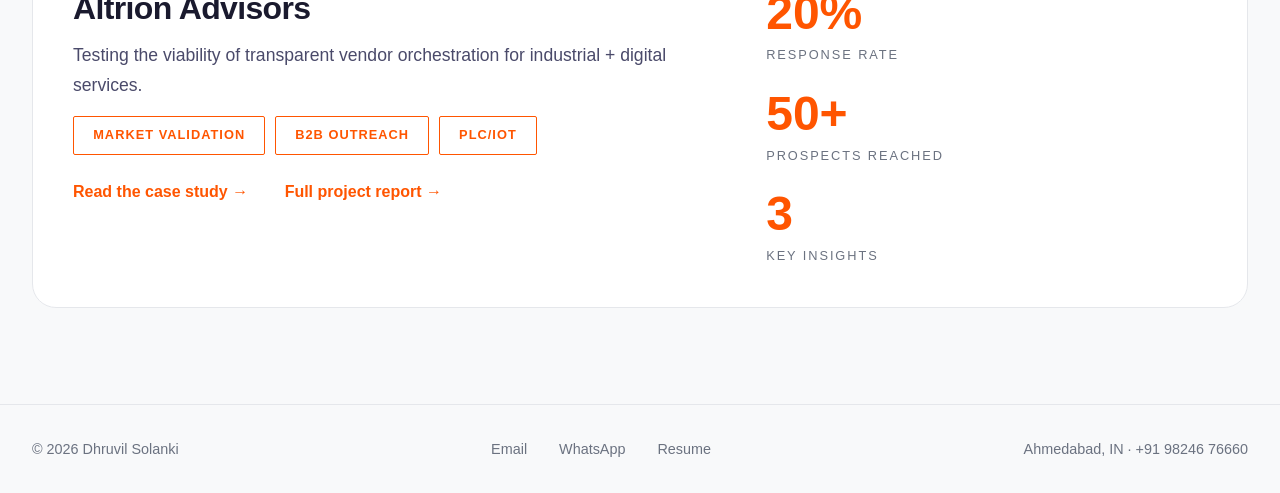
==== commit bd2d2728: "Update index.html" ====
--- a/index.html
+++ b/index.html
@@ -3,7 +3,14 @@
 <head>
   <meta charset="UTF-8">
   <meta name="viewport" content="width=device-width, initial-scale=1.0">
-  <title>Dhruvil Solanki — Portfolio</title>
+  <title>Dhruvil Solanki – Founder & Market Researcher</title>
+  <meta name="description" content="Portfolio of Dhruvil Solanki, instrumentation engineer turned B2B product validator. 60-day validation sprints, real data, no vanity metrics.">
+  <meta name="keywords" content="market validation, B2B research, product validator, instrumentation engineer, PLC, IoT, portfolio">
+
+  <!-- Security meta tags -->
+  <meta http-equiv="Content-Security-Policy" content="default-src 'self'; script-src 'self' https://cdnjs.cloudflare.com; style-src 'self' 'unsafe-inline' https://fonts.googleapis.com; font-src https://fonts.gstatic.com; img-src 'self' https://i.ibb.co https://images.unsplash.com data:; connect-src 'self'; frame-ancestors 'none'; base-uri 'self'; form-action 'self';">
+  <meta http-equiv="X-Frame-Options" content="DENY">
+
   <link rel="stylesheet" href="style.css">
   <link href="https://fonts.googleapis.com/css2?family=Inter:wght@300;400;500;600;700;800&display=swap" rel="stylesheet">
   <style>
--- a/style.css
+++ b/style.css
@@ -166,7 +166,6 @@
   box-shadow: 0 0 15px var(--primary-glow);
 }
 
-/* Show only ONE icon based on current theme */
 .theme-toggle .icon-sun,
 .theme-toggle .icon-moon,
 .theme-toggle .icon-auto {
@@ -174,17 +173,14 @@
   transition: opacity 0.2s, transform 0.3s;
 }
 
-/* Light mode: show moon (to switch to dark) */
 [data-theme="light"] .theme-toggle .icon-sun { opacity: 0; transform: scale(0); }
 [data-theme="light"] .theme-toggle .icon-moon { opacity: 1; transform: scale(1); }
 [data-theme="light"] .theme-toggle .icon-auto { opacity: 0; transform: scale(0); }
 
-/* Dark mode: show sun (to switch to light) */
 [data-theme="dark"] .theme-toggle .icon-sun { opacity: 1; transform: scale(1); }
 [data-theme="dark"] .theme-toggle .icon-moon { opacity: 0; transform: scale(0); }
 [data-theme="dark"] .theme-toggle .icon-auto { opacity: 0; transform: scale(0); }
 
-/* System mode: show auto icon */
 [data-theme="system"] .theme-toggle .icon-sun { opacity: 0; transform: scale(0); }
 [data-theme="system"] .theme-toggle .icon-moon { opacity: 0; transform: scale(0); }
 [data-theme="system"] .theme-toggle .icon-auto { opacity: 1; transform: scale(1); }
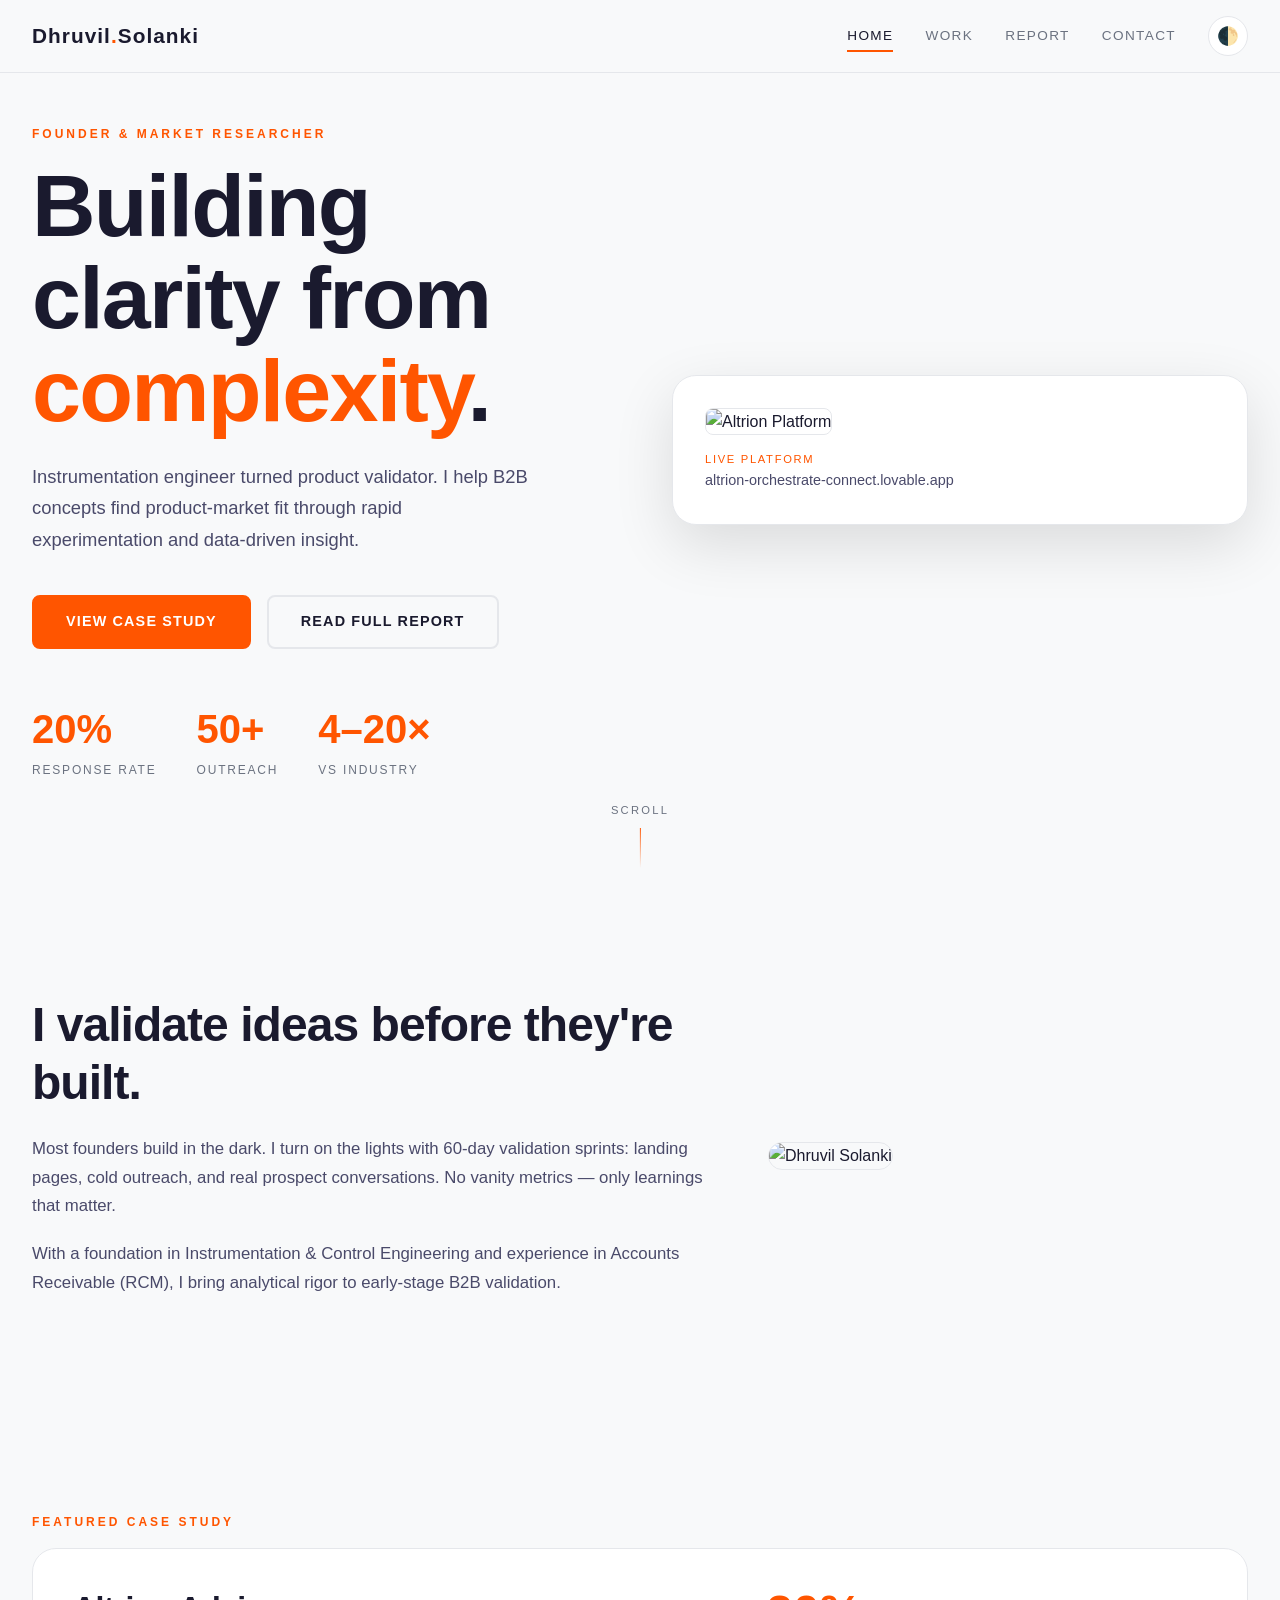
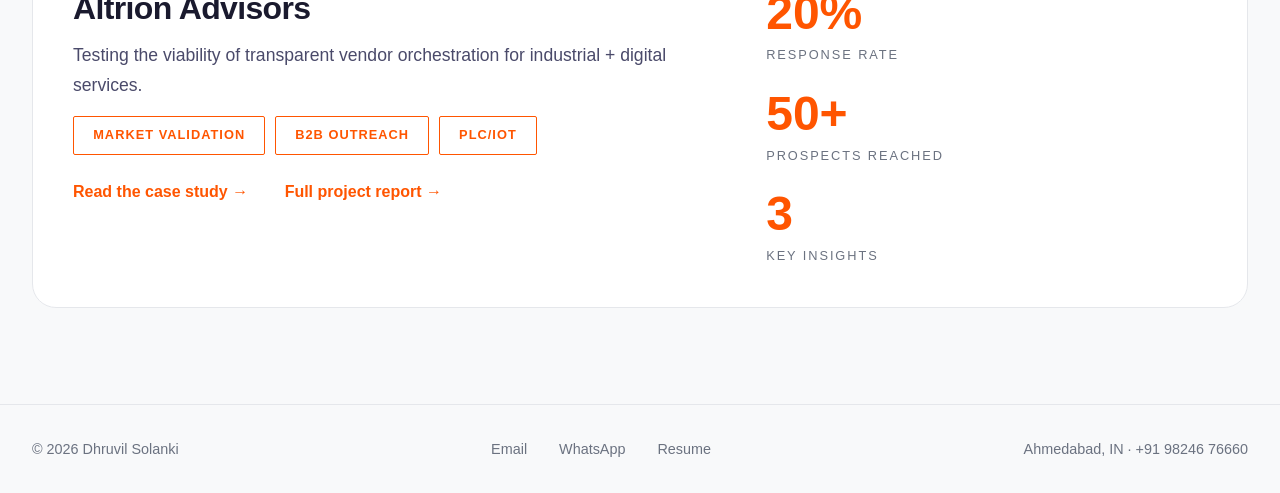
==== commit 2d41906c: "Refactor HTML structure and content" ====
--- a/index.html
+++ b/index.html
@@ -6,20 +6,12 @@
   <title>Dhruvil Solanki – Founder & Market Researcher</title>
   <meta name="description" content="Portfolio of Dhruvil Solanki, instrumentation engineer turned B2B product validator. 60-day validation sprints, real data, no vanity metrics.">
   <meta name="keywords" content="market validation, B2B research, product validator, instrumentation engineer, PLC, IoT, portfolio">
-
-  <!-- Security meta tags -->
   <meta http-equiv="Content-Security-Policy" content="default-src 'self'; script-src 'self' https://cdnjs.cloudflare.com; style-src 'self' 'unsafe-inline' https://fonts.googleapis.com; font-src https://fonts.gstatic.com; img-src 'self' https://i.ibb.co https://images.unsplash.com data:; connect-src 'self'; frame-ancestors 'none'; base-uri 'self'; form-action 'self';">
   <meta http-equiv="X-Frame-Options" content="DENY">
-
   <link rel="stylesheet" href="style.css">
   <link href="https://fonts.googleapis.com/css2?family=Inter:wght@300;400;500;600;700;800&display=swap" rel="stylesheet">
   <style>
-    .hero-section {
-      min-height: 100vh;
-      display: flex;
-      align-items: center;
-      position: relative;
-    }
+    .hero-section { min-height: 100vh; display: flex; align-items: center; position: relative; }
     .hero-grid { display: grid; grid-template-columns: 1fr 1fr; gap: 4rem; align-items: center; }
     .hero-title { font-size: clamp(3.5rem, 8vw, 5.5rem); line-height: 1.05; margin-bottom: 1.5rem; }
     .hero-title span { color: var(--primary); }
@@ -28,35 +20,9 @@
     .stat-row { display: flex; gap: 2.5rem; margin-top: 3rem; }
     .stat-item .num { font-size: 2.5rem; font-weight: 700; color: var(--primary); }
     .stat-item .label { font-size: 0.75rem; text-transform: uppercase; letter-spacing: 0.15em; color: var(--text-muted); }
-    .hero-visual-card {
-      background: var(--bg-card);
-      border: 1px solid var(--border-light);
-      border-radius: var(--radius-lg);
-      padding: 2rem;
-      transform-style: preserve-3d;
-      perspective: 1000px;
-      animation: float3d 5s ease-in-out infinite;
-      box-shadow: var(--shadow-lg);
-    }
-    .hero-visual-card img {
-      width: 100%;
-      height: 250px;
-      object-fit: cover;
-      object-position: 0px -100px;
-      border-radius: var(--radius-sm);
-      border: 1px solid var(--border-light);
-    }
-    .scroll-hint {
-      position: absolute;
-      bottom: 2rem;
-      left: 50%;
-      transform: translateX(-50%);
-      text-align: center;
-      color: var(--text-muted);
-      font-size: 0.7rem;
-      text-transform: uppercase;
-      letter-spacing: 0.2em;
-    }
+    .hero-visual-card { background: var(--bg-card); border: 1px solid var(--border-light); border-radius: var(--radius-lg); padding: 2rem; transform-style: preserve-3d; perspective: 1000px; animation: float3d 5s ease-in-out infinite; box-shadow: var(--shadow-lg); }
+    .hero-visual-card img { width: 100%; height: 250px; object-fit: cover; object-position: 0px -100px; border-radius: var(--radius-sm); border: 1px solid var(--border-light); }
+    .scroll-hint { position: absolute; bottom: 2rem; left: 50%; transform: translateX(-50%); text-align: center; color: var(--text-muted); font-size: 0.7rem; text-transform: uppercase; letter-spacing: 0.2em; }
     .scroll-line { width: 1px; height: 40px; background: linear-gradient(to bottom, var(--primary), transparent); margin: 0.5rem auto 0; }
     .intro-section { padding: 6rem 0; }
     .intro-grid { display: grid; grid-template-columns: 1.4fr 1fr; gap: 4rem; align-items: center; }
@@ -64,14 +30,11 @@
     .preview-card { background: var(--bg-card); border: 1px solid var(--border-light); border-radius: var(--radius-lg); padding: 2.5rem; display: grid; grid-template-columns: 1.5fr 1fr; gap: 2rem; }
     .preview-metrics { display: flex; flex-direction: column; justify-content: center; gap: 1.5rem; }
     .text-link { color: var(--primary); font-weight: 600; }
-    @media (max-width: 768px) {
-      .hero-grid, .intro-grid, .preview-card { grid-template-columns: 1fr; }
-    }
+    @media (max-width: 768px) { .hero-grid, .intro-grid, .preview-card { grid-template-columns: 1fr; } }
   </style>
 </head>
 <body data-theme="system">
   <canvas id="bg-canvas"></canvas>
-
   <nav class="navbar">
     <div class="container">
       <a href="index.html" class="logo">Dhruvil<span>.</span>Solanki</a>
@@ -81,14 +44,11 @@
         <a href="report.html">Report</a>
         <a href="contact.html">Contact</a>
         <button id="theme-toggle" class="theme-toggle" aria-label="Toggle theme">
-          <span class="icon-sun">☀️</span>
-          <span class="icon-moon">🌙</span>
-          <span class="icon-auto">🌓</span>
+          <span class="icon-sun">☀️</span><span class="icon-moon">🌙</span><span class="icon-auto">🌓</span>
         </button>
       </div>
     </div>
   </nav>
-
   <main>
     <section class="hero-section section">
       <div class="container">
@@ -109,14 +69,13 @@
           </div>
           <div class="hero-visual-card">
             <img src="https://i.ibb.co/9jBSfP7/Screenshot-20260423-005520-Chrome.jpg" alt="Altrion Platform">
-            <div style="margin-top: 1rem; color: var(--primary); font-size: 0.7rem; text-transform: uppercase; letter-spacing: 0.15em;">Live Platform</div>
-            <div style="font-size: 0.9rem; color: var(--text-secondary);">altrion-orchestrate-connect.lovable.app</div>
+            <div style="margin-top:1rem;color:var(--primary);font-size:0.7rem;text-transform:uppercase;letter-spacing:0.15em;">Live Platform</div>
+            <div style="font-size:0.9rem;color:var(--text-secondary);">altrion-orchestrate-connect.lovable.app</div>
           </div>
         </div>
       </div>
       <div class="scroll-hint"><span>Scroll</span><div class="scroll-line"></div></div>
     </section>
-
     <section class="intro-section section">
       <div class="container">
         <div class="intro-grid">
@@ -131,21 +90,18 @@
         </div>
       </div>
     </section>
-
     <section class="section">
       <div class="container">
         <span class="eyebrow">Featured Case Study</span>
         <div class="preview-card">
           <div>
-            <h3 style="font-size: 2rem; margin-bottom: 0.8rem;">Altrion Advisors</h3>
-            <p style="font-size: 1.1rem; color: var(--text-secondary); margin-bottom: 1rem;">Testing the viability of transparent vendor orchestration for industrial + digital services.</p>
-            <div class="tags" style="margin-bottom: 1.5rem;">
-              <span class="tag">Market Validation</span>
-              <span class="tag">B2B Outreach</span>
-              <span class="tag">PLC/IoT</span>
+            <h3 style="font-size:2rem;margin-bottom:0.8rem;">Altrion Advisors</h3>
+            <p style="font-size:1.1rem;color:var(--text-secondary);margin-bottom:1rem;">Testing the viability of transparent vendor orchestration for industrial + digital services.</p>
+            <div class="tags" style="margin-bottom:1.5rem;">
+              <span class="tag">Market Validation</span><span class="tag">B2B Outreach</span><span class="tag">PLC/IoT</span>
             </div>
             <a href="work.html" class="text-link">Read the case study →</a>
-            <a href="report.html" class="text-link" style="margin-left: 2rem;">Full project report →</a>
+            <a href="report.html" class="text-link" style="margin-left:2rem;">Full project report →</a>
           </div>
           <div class="preview-metrics">
             <div><div class="metric-value">20%</div><div class="metric-label">Response Rate</div></div>
@@ -156,7 +112,6 @@
       </div>
     </section>
   </main>
-
   <footer>
     <div class="container">
       <div class="footer-content">
@@ -164,13 +119,12 @@
         <div class="footer-links">
           <a href="mailto:sdhruvil51@gmail.com">Email</a>
           <a href="https://wa.me/919824676660">WhatsApp</a>
-          <a href="https://drive.google.com/file/d/1l3PNWRHk5hNbnBBMLVoUtPA18QA3TPi0/view?usp=drivesdk" target="_blank">Resume</a>
+          <a href="https://drive.google.com/file/d/1WpJYf5rxTP9i9epY9Pnmf2KEPpZ7sfYk/view?usp=drivesdk" target="_blank">Resume</a>
         </div>
         <p>Ahmedabad, IN · +91 98246 76660</p>
       </div>
     </div>
   </footer>
-
   <script src="https://cdnjs.cloudflare.com/ajax/libs/three.js/r128/three.min.js"></script>
   <script src="script.js"></script>
 </body>
